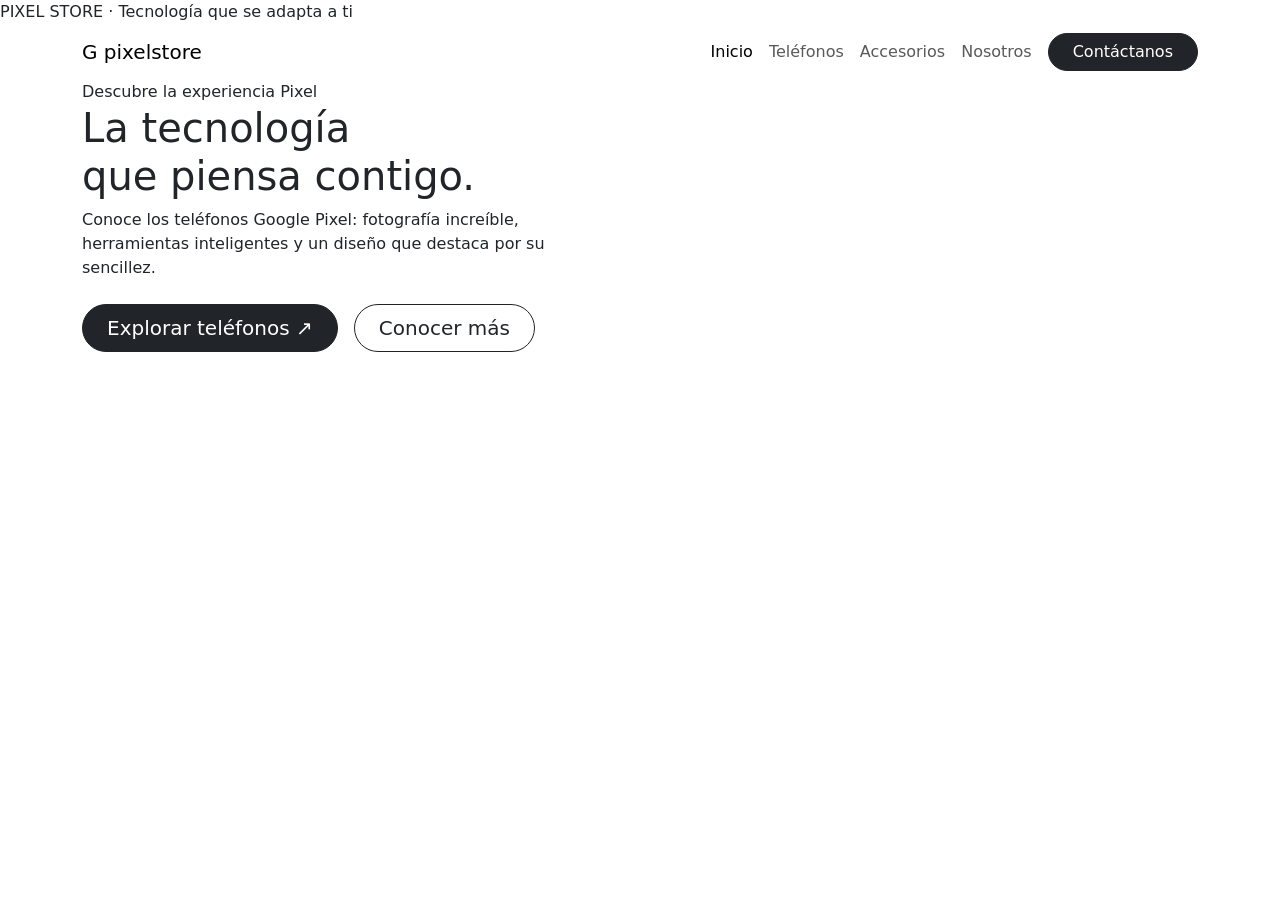
==== index.html @ 1799232f "Aqui agregue el texto principal de bienvenida" ====
<!DOCTYPE html>
<html lang="es">
<head>
    <meta charset="UTF-8">
    <meta name="viewport" content="width=device-width, initial-scale=1.0">
    <title>Pixel Store | Inicio</title>
    <link href="https://cdn.jsdelivr.net/npm/bootstrap@5.3.3/dist/css/bootstrap.min.css" rel="stylesheet">
    <link rel="preconnect" href="https://fonts.googleapis.com">
    <link rel="preconnect" href="https://fonts.gstatic.com" crossorigin>
    <link href="https://fonts.googleapis.com/css2?family=DM+Sans:wght@400;500;700&family=Space+Grotesk:wght@500;600;700&display=swap" rel="stylesheet">
    <link rel="stylesheet" href="style.css">
</head>
<body>
    <div class="announcement">PIXEL STORE · Tecnología que se adapta a ti</div>
    <header class="site-header">
        <nav class="navbar navbar-expand-lg">
            <div class="container">
                <a class="navbar-brand brand" href="index.html"><span class="brand-mark">G</span> pixel<span class="brand-light">store</span></a>
                <button class="navbar-toggler" type="button" data-bs-toggle="collapse" data-bs-target="#menuPrincipal" aria-controls="menuPrincipal" aria-expanded="false" aria-label="Abrir menú">
                    <span class="navbar-toggler-icon"></span>
                </button>
                <div class="collapse navbar-collapse" id="menuPrincipal">
                    <ul class="navbar-nav ms-auto align-items-lg-center">
                        <li class="nav-item"><a class="nav-link active" href="index.html">Inicio</a></li>
                        <li class="nav-item"><a class="nav-link" href="telefonos.html">Teléfonos</a></li>
                        <li class="nav-item"><a class="nav-link" href="accesorios.html">Accesorios</a></li>
                        <li class="nav-item"><a class="nav-link" href="nosotros.html">Nosotros</a></li>
                        <li class="nav-item ms-lg-2"><a class="btn btn-dark rounded-pill px-4" href="contacto.html">Contáctanos</a></li>
                    </ul>
                </div>
            </div>
        </nav>
    </header>
    <main class="hero">
        <div class="container">
            <div class="row align-items-center g-5">
                <div class="col-lg-6 hero-copy reveal">
                    <span class="eyebrow">Descubre la experiencia Pixel</span>
                    <h1>La tecnología<br>que piensa contigo.</h1>
                    <p class="hero-text">Conoce los teléfonos Google Pixel: fotografía increíble, herramientas inteligentes y un diseño que destaca por su sencillez.</p>
                    <div class="d-flex flex-wrap gap-3 mt-4">
                        <a href="telefonos.html" class="btn btn-dark btn-lg rounded-pill px-4">Explorar teléfonos ↗</a>
                        <a href="#ventajas" class="btn btn-outline-dark btn-lg rounded-pill px-4">Conocer más</a>
                    </div>
                </div>
            </div>
        </div>
    </main>
    <script src="https://cdn.jsdelivr.net/npm/bootstrap@5.3.3/dist/js/bootstrap.bundle.min.js"></script>
    <script src="script.js"></script>
</body>
</html>
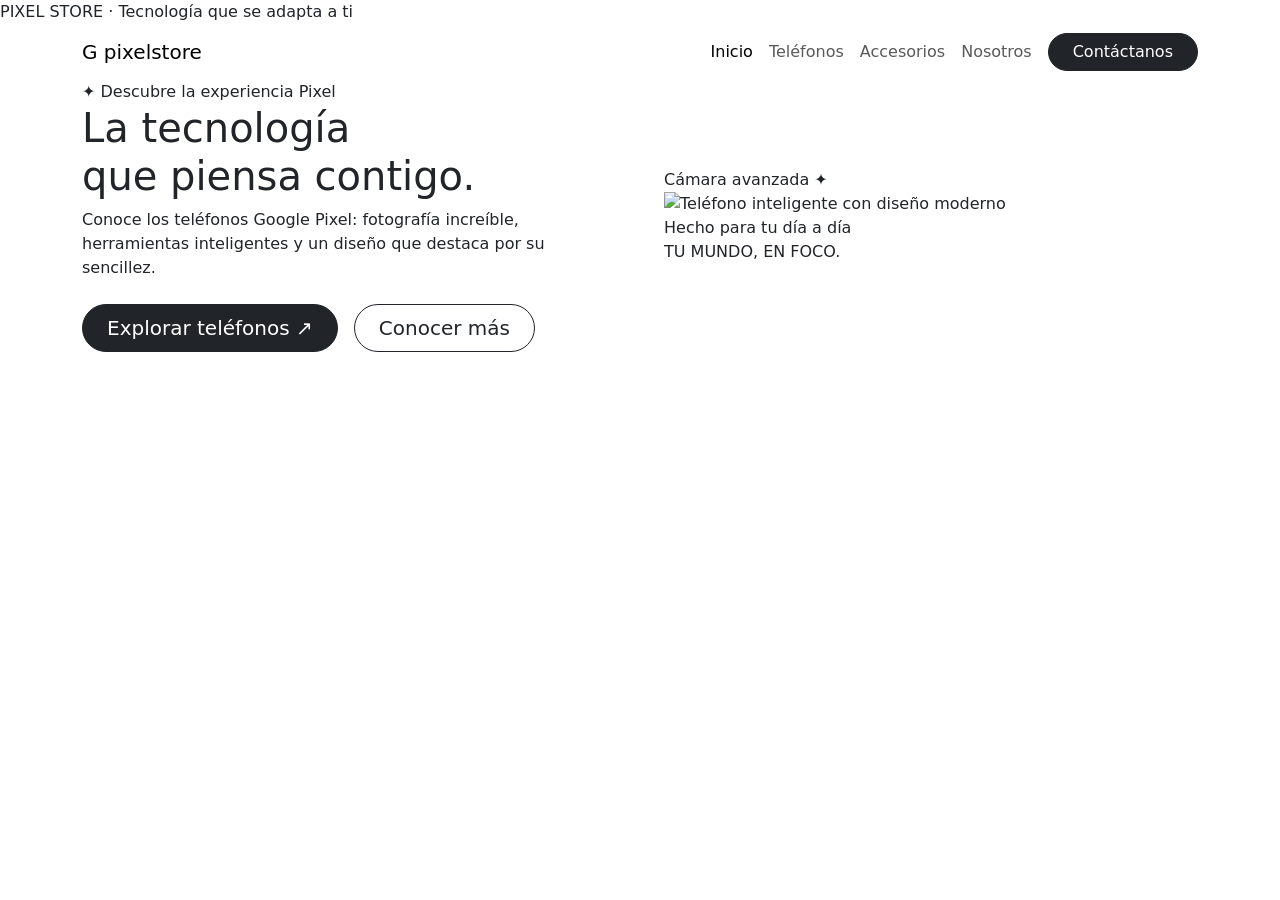
==== commit 30291b09: "Aqui agregue la imagen principal del telefono" ====
--- a/index.html
+++ b/index.html
@@ -1,4 +1,3 @@
-
 <!DOCTYPE html>
 <html lang="es">
 <head>
@@ -36,12 +35,22 @@
         <div class="container">
             <div class="row align-items-center g-5">
                 <div class="col-lg-6 hero-copy reveal">
-                    <span class="eyebrow">Descubre la experiencia Pixel</span>
-                    <h1>La tecnología<br>que piensa contigo.</h1>
+                    <span class="eyebrow">✦ Descubre la experiencia Pixel</span>
+                    <h1>La tecnología<br>que <span class="gradient-text">piensa contigo.</span></h1>
                     <p class="hero-text">Conoce los teléfonos Google Pixel: fotografía increíble, herramientas inteligentes y un diseño que destaca por su sencillez.</p>
                     <div class="d-flex flex-wrap gap-3 mt-4">
                         <a href="telefonos.html" class="btn btn-dark btn-lg rounded-pill px-4">Explorar teléfonos ↗</a>
                         <a href="#ventajas" class="btn btn-outline-dark btn-lg rounded-pill px-4">Conocer más</a>
+                    </div>
+                </div>
+                <div class="col-lg-6">
+                    <div class="hero-visual reveal">
+                        <div class="orb orb-one"></div>
+                        <div class="orb orb-two"></div>
+                        <div class="floating-tag tag-top">Cámara avanzada ✦</div>
+                        <img class="hero-phone" src="https://images.unsplash.com/photo-1598327105666-5b89351aff97?auto=format&fit=crop&w=900&q=85" alt="Teléfono inteligente con diseño moderno">
+                        <div class="floating-tag tag-bottom">Hecho para tu día a día</div>
+                        <div class="visual-caption">TU MUNDO, EN FOCO.</div>
                     </div>
                 </div>
             </div>
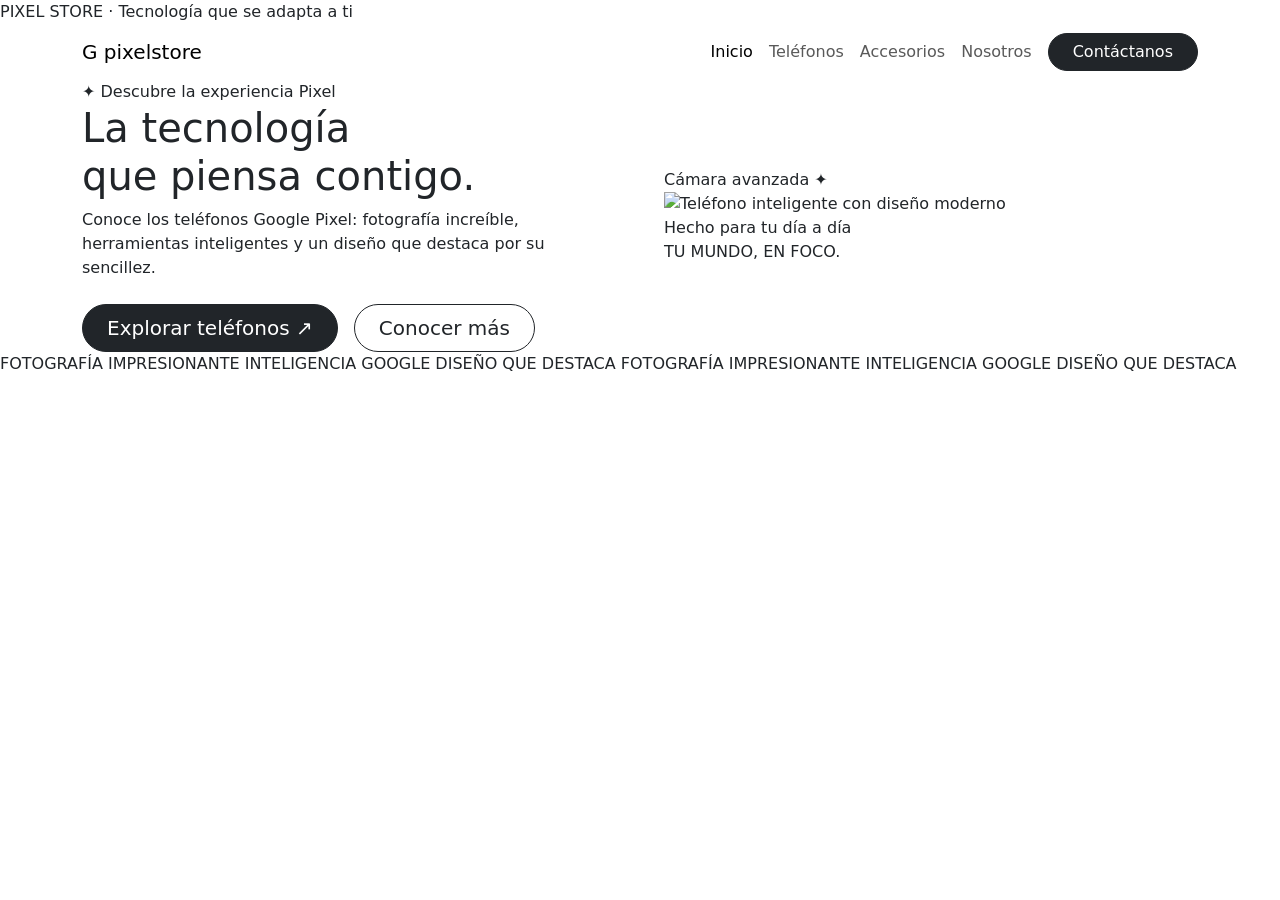
==== commit 9cb7bd67: "Aqui agregue la franja de caracteristicas" ====
--- a/index.html
+++ b/index.html
@@ -56,6 +56,16 @@
             </div>
         </div>
     </main>
+    <div class="ticker" aria-label="Características de los teléfonos Pixel">
+        <div class="ticker-track">
+            <span>FOTOGRAFÍA IMPRESIONANTE</span>
+            <span>INTELIGENCIA GOOGLE</span>
+            <span>DISEÑO QUE DESTACA</span>
+            <span>FOTOGRAFÍA IMPRESIONANTE</span>
+            <span>INTELIGENCIA GOOGLE</span>
+            <span>DISEÑO QUE DESTACA</span>
+        </div>
+    </div>
     <script src="https://cdn.jsdelivr.net/npm/bootstrap@5.3.3/dist/js/bootstrap.bundle.min.js"></script>
     <script src="script.js"></script>
 </body>
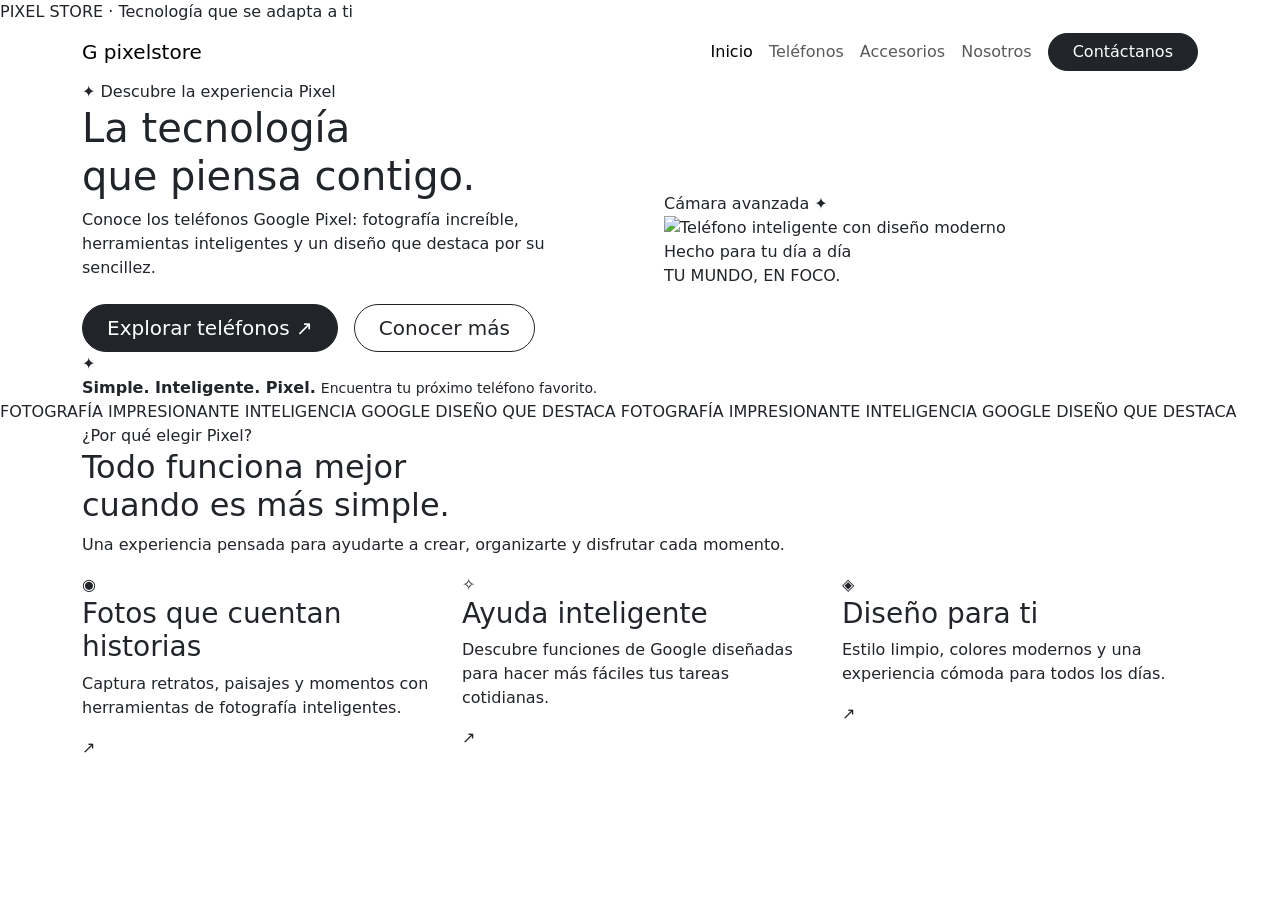
==== commit 3d50e16e: "Aqui agregue las tarjetas de caracteristicas" ====
--- a/index.html
+++ b/index.html
@@ -42,6 +42,13 @@
                         <a href="telefonos.html" class="btn btn-dark btn-lg rounded-pill px-4">Explorar teléfonos ↗</a>
                         <a href="#ventajas" class="btn btn-outline-dark btn-lg rounded-pill px-4">Conocer más</a>
                     </div>
+                    <div class="hero-proof">
+                        <div class="proof-icon">✦</div>
+                        <div>
+                            <strong>Simple. Inteligente. Pixel.</strong>
+                            <small>Encuentra tu próximo teléfono favorito.</small>
+                        </div>
+                    </div>
                 </div>
                 <div class="col-lg-6">
                     <div class="hero-visual reveal">
@@ -49,7 +56,7 @@
                         <div class="orb orb-two"></div>
                         <div class="floating-tag tag-top">Cámara avanzada ✦</div>
                         <img class="hero-phone" src="https://images.unsplash.com/photo-1598327105666-5b89351aff97?auto=format&fit=crop&w=900&q=85" alt="Teléfono inteligente con diseño moderno">
-                        <div class="floating-tag tag-bottom">Hecho para tu día a día</div>
+                        <div class="floating-tag tag-bottom"><span class="status-dot"></span> Hecho para tu día a día</div>
                         <div class="visual-caption">TU MUNDO, EN FOCO.</div>
                     </div>
                 </div>
@@ -66,6 +73,43 @@
             <span>DISEÑO QUE DESTACA</span>
         </div>
     </div>
+    <section class="section-pad" id="ventajas">
+        <div class="container">
+            <div class="section-heading reveal">
+                <div>
+                    <span class="eyebrow">¿Por qué elegir Pixel?</span>
+                    <h2>Todo funciona mejor<br><span class="muted-heading">cuando es más simple.</span></h2>
+                </div>
+                <p>Una experiencia pensada para ayudarte a crear, organizarte y disfrutar cada momento.</p>
+            </div>
+            <div class="row g-4">
+                <div class="col-md-4 reveal">
+                    <div class="feature-card feature-lilac">
+                        <div class="feature-icon">◉</div>
+                        <h3>Fotos que cuentan historias</h3>
+                        <p>Captura retratos, paisajes y momentos con herramientas de fotografía inteligentes.</p>
+                        <span class="card-arrow">↗</span>
+                    </div>
+                </div>
+                <div class="col-md-4 reveal">
+                    <div class="feature-card feature-mint">
+                        <div class="feature-icon">✧</div>
+                        <h3>Ayuda inteligente</h3>
+                        <p>Descubre funciones de Google diseñadas para hacer más fáciles tus tareas cotidianas.</p>
+                        <span class="card-arrow">↗</span>
+                    </div>
+                </div>
+                <div class="col-md-4 reveal">
+                    <div class="feature-card feature-peach">
+                        <div class="feature-icon">◈</div>
+                        <h3>Diseño para ti</h3>
+                        <p>Estilo limpio, colores modernos y una experiencia cómoda para todos los días.</p>
+                        <span class="card-arrow">↗</span>
+                    </div>
+                </div>
+            </div>
+        </div>
+    </section>
     <script src="https://cdn.jsdelivr.net/npm/bootstrap@5.3.3/dist/js/bootstrap.bundle.min.js"></script>
     <script src="script.js"></script>
 </body>
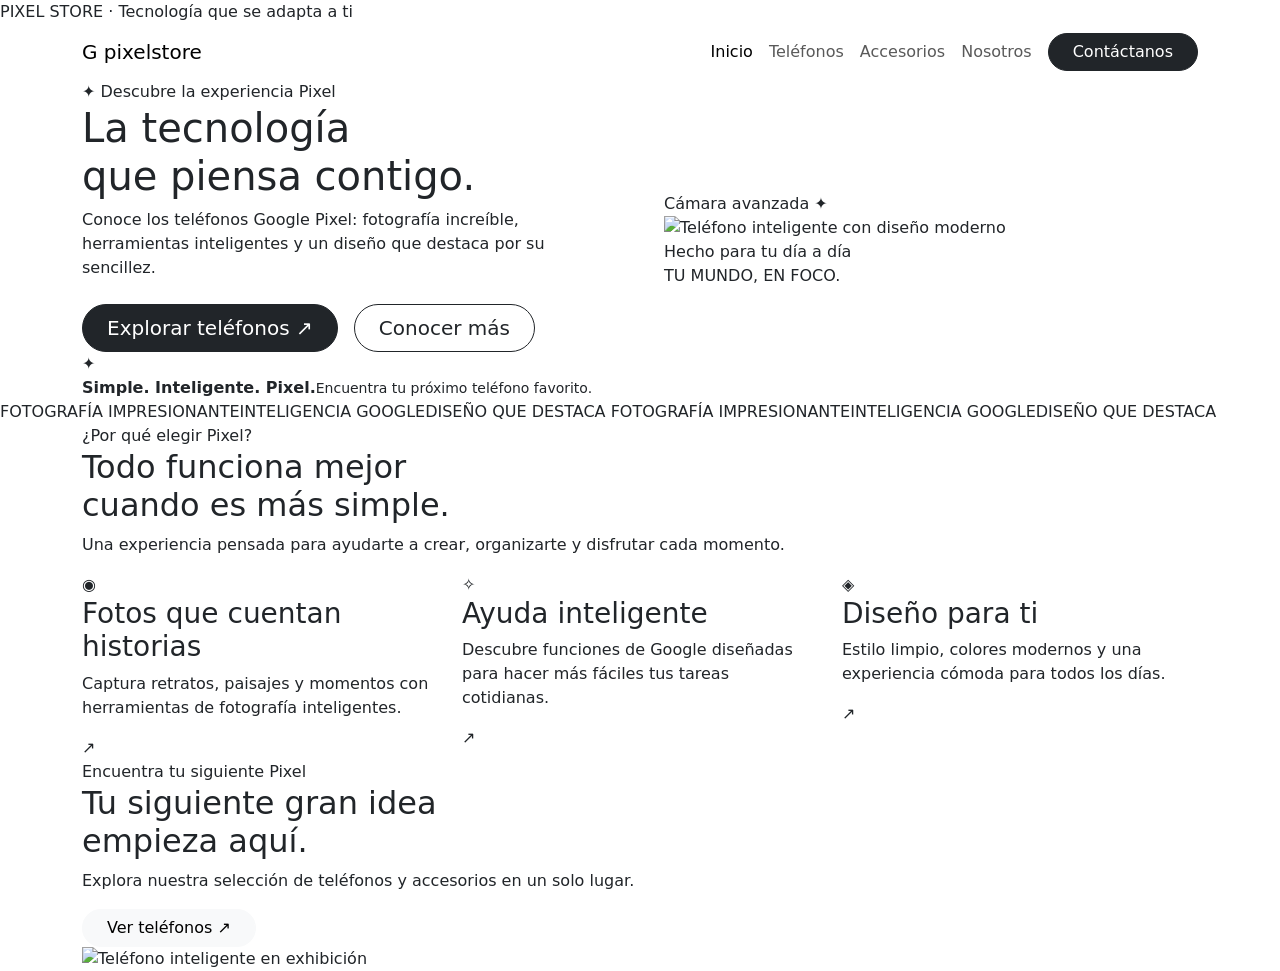
==== commit da0174ec: "Aqui agregue la seccion destacada de productos" ====
--- a/index.html
+++ b/index.html
@@ -5,111 +5,64 @@
     <meta name="viewport" content="width=device-width, initial-scale=1.0">
     <title>Pixel Store | Inicio</title>
     <link href="https://cdn.jsdelivr.net/npm/bootstrap@5.3.3/dist/css/bootstrap.min.css" rel="stylesheet">
-    <link rel="preconnect" href="https://fonts.googleapis.com">
-    <link rel="preconnect" href="https://fonts.gstatic.com" crossorigin>
     <link href="https://fonts.googleapis.com/css2?family=DM+Sans:wght@400;500;700&family=Space+Grotesk:wght@500;600;700&display=swap" rel="stylesheet">
     <link rel="stylesheet" href="style.css">
 </head>
 <body>
     <div class="announcement">PIXEL STORE · Tecnología que se adapta a ti</div>
     <header class="site-header">
-        <nav class="navbar navbar-expand-lg">
-            <div class="container">
-                <a class="navbar-brand brand" href="index.html"><span class="brand-mark">G</span> pixel<span class="brand-light">store</span></a>
-                <button class="navbar-toggler" type="button" data-bs-toggle="collapse" data-bs-target="#menuPrincipal" aria-controls="menuPrincipal" aria-expanded="false" aria-label="Abrir menú">
-                    <span class="navbar-toggler-icon"></span>
-                </button>
-                <div class="collapse navbar-collapse" id="menuPrincipal">
-                    <ul class="navbar-nav ms-auto align-items-lg-center">
-                        <li class="nav-item"><a class="nav-link active" href="index.html">Inicio</a></li>
-                        <li class="nav-item"><a class="nav-link" href="telefonos.html">Teléfonos</a></li>
-                        <li class="nav-item"><a class="nav-link" href="accesorios.html">Accesorios</a></li>
-                        <li class="nav-item"><a class="nav-link" href="nosotros.html">Nosotros</a></li>
-                        <li class="nav-item ms-lg-2"><a class="btn btn-dark rounded-pill px-4" href="contacto.html">Contáctanos</a></li>
-                    </ul>
-                </div>
-            </div>
-        </nav>
+        <nav class="navbar navbar-expand-lg"><div class="container">
+            <a class="navbar-brand brand" href="index.html"><span class="brand-mark">G</span> pixel<span class="brand-light">store</span></a>
+            <button class="navbar-toggler" type="button" data-bs-toggle="collapse" data-bs-target="#menuPrincipal" aria-controls="menuPrincipal" aria-expanded="false" aria-label="Abrir menú"><span class="navbar-toggler-icon"></span></button>
+            <div class="collapse navbar-collapse" id="menuPrincipal"><ul class="navbar-nav ms-auto align-items-lg-center">
+                <li class="nav-item"><a class="nav-link active" href="index.html">Inicio</a></li>
+                <li class="nav-item"><a class="nav-link" href="telefonos.html">Teléfonos</a></li>
+                <li class="nav-item"><a class="nav-link" href="accesorios.html">Accesorios</a></li>
+                <li class="nav-item"><a class="nav-link" href="nosotros.html">Nosotros</a></li>
+                <li class="nav-item ms-lg-2"><a class="btn btn-dark rounded-pill px-4" href="contacto.html">Contáctanos</a></li>
+            </ul></div>
+        </div></nav>
     </header>
     <main class="hero">
-        <div class="container">
-            <div class="row align-items-center g-5">
-                <div class="col-lg-6 hero-copy reveal">
-                    <span class="eyebrow">✦ Descubre la experiencia Pixel</span>
-                    <h1>La tecnología<br>que <span class="gradient-text">piensa contigo.</span></h1>
-                    <p class="hero-text">Conoce los teléfonos Google Pixel: fotografía increíble, herramientas inteligentes y un diseño que destaca por su sencillez.</p>
-                    <div class="d-flex flex-wrap gap-3 mt-4">
-                        <a href="telefonos.html" class="btn btn-dark btn-lg rounded-pill px-4">Explorar teléfonos ↗</a>
-                        <a href="#ventajas" class="btn btn-outline-dark btn-lg rounded-pill px-4">Conocer más</a>
-                    </div>
-                    <div class="hero-proof">
-                        <div class="proof-icon">✦</div>
-                        <div>
-                            <strong>Simple. Inteligente. Pixel.</strong>
-                            <small>Encuentra tu próximo teléfono favorito.</small>
-                        </div>
-                    </div>
+        <div class="container"><div class="row align-items-center g-5">
+            <div class="col-lg-6 hero-copy reveal">
+                <span class="eyebrow">✦ Descubre la experiencia Pixel</span>
+                <h1>La tecnología<br>que <span class="gradient-text">piensa contigo.</span></h1>
+                <p class="hero-text">Conoce los teléfonos Google Pixel: fotografía increíble, herramientas inteligentes y un diseño que destaca por su sencillez.</p>
+                <div class="d-flex flex-wrap gap-3 mt-4">
+                    <a href="telefonos.html" class="btn btn-dark btn-lg rounded-pill px-4">Explorar teléfonos ↗</a>
+                    <a href="#ventajas" class="btn btn-outline-dark btn-lg rounded-pill px-4">Conocer más</a>
                 </div>
-                <div class="col-lg-6">
-                    <div class="hero-visual reveal">
-                        <div class="orb orb-one"></div>
-                        <div class="orb orb-two"></div>
-                        <div class="floating-tag tag-top">Cámara avanzada ✦</div>
-                        <img class="hero-phone" src="https://images.unsplash.com/photo-1598327105666-5b89351aff97?auto=format&fit=crop&w=900&q=85" alt="Teléfono inteligente con diseño moderno">
-                        <div class="floating-tag tag-bottom"><span class="status-dot"></span> Hecho para tu día a día</div>
-                        <div class="visual-caption">TU MUNDO, EN FOCO.</div>
-                    </div>
-                </div>
+                <div class="hero-proof"><div class="proof-icon">✦</div><div><strong>Simple. Inteligente. Pixel.</strong><small>Encuentra tu próximo teléfono favorito.</small></div></div>
             </div>
+            <div class="col-lg-6"><div class="hero-visual reveal">
+                <div class="orb orb-one"></div><div class="orb orb-two"></div>
+                <div class="floating-tag tag-top">Cámara avanzada ✦</div>
+                <img class="hero-phone" src="https://images.unsplash.com/photo-1598327105666-5b89351aff97?auto=format&fit=crop&w=900&q=85" alt="Teléfono inteligente con diseño moderno">
+                <div class="floating-tag tag-bottom"><span class="status-dot"></span> Hecho para tu día a día</div>
+                <div class="visual-caption">TU MUNDO, EN FOCO.</div>
+            </div></div>
+        </div></div>
+    </main>
+    <div class="ticker"><div class="ticker-track">
+        <span>FOTOGRAFÍA IMPRESIONANTE</span><span>INTELIGENCIA GOOGLE</span><span>DISEÑO QUE DESTACA</span>
+        <span>FOTOGRAFÍA IMPRESIONANTE</span><span>INTELIGENCIA GOOGLE</span><span>DISEÑO QUE DESTACA</span>
+    </div></div>
+    <section class="section-pad" id="ventajas"><div class="container">
+        <div class="section-heading reveal">
+            <div><span class="eyebrow">¿Por qué elegir Pixel?</span><h2>Todo funciona mejor<br><span class="muted-heading">cuando es más simple.</span></h2></div>
+            <p>Una experiencia pensada para ayudarte a crear, organizarte y disfrutar cada momento.</p>
         </div>
-    </main>
-    <div class="ticker" aria-label="Características de los teléfonos Pixel">
-        <div class="ticker-track">
-            <span>FOTOGRAFÍA IMPRESIONANTE</span>
-            <span>INTELIGENCIA GOOGLE</span>
-            <span>DISEÑO QUE DESTACA</span>
-            <span>FOTOGRAFÍA IMPRESIONANTE</span>
-            <span>INTELIGENCIA GOOGLE</span>
-            <span>DISEÑO QUE DESTACA</span>
+        <div class="row g-4">
+            <div class="col-md-4 reveal"><div class="feature-card feature-lilac"><div class="feature-icon">◉</div><h3>Fotos que cuentan historias</h3><p>Captura retratos, paisajes y momentos con herramientas de fotografía inteligentes.</p><span class="card-arrow">↗</span></div></div>
+            <div class="col-md-4 reveal"><div class="feature-card feature-mint"><div class="feature-icon">✧</div><h3>Ayuda inteligente</h3><p>Descubre funciones de Google diseñadas para hacer más fáciles tus tareas cotidianas.</p><span class="card-arrow">↗</span></div></div>
+            <div class="col-md-4 reveal"><div class="feature-card feature-peach"><div class="feature-icon">◈</div><h3>Diseño para ti</h3><p>Estilo limpio, colores modernos y una experiencia cómoda para todos los días.</p><span class="card-arrow">↗</span></div></div>
         </div>
-    </div>
-    <section class="section-pad" id="ventajas">
-        <div class="container">
-            <div class="section-heading reveal">
-                <div>
-                    <span class="eyebrow">¿Por qué elegir Pixel?</span>
-                    <h2>Todo funciona mejor<br><span class="muted-heading">cuando es más simple.</span></h2>
-                </div>
-                <p>Una experiencia pensada para ayudarte a crear, organizarte y disfrutar cada momento.</p>
-            </div>
-            <div class="row g-4">
-                <div class="col-md-4 reveal">
-                    <div class="feature-card feature-lilac">
-                        <div class="feature-icon">◉</div>
-                        <h3>Fotos que cuentan historias</h3>
-                        <p>Captura retratos, paisajes y momentos con herramientas de fotografía inteligentes.</p>
-                        <span class="card-arrow">↗</span>
-                    </div>
-                </div>
-                <div class="col-md-4 reveal">
-                    <div class="feature-card feature-mint">
-                        <div class="feature-icon">✧</div>
-                        <h3>Ayuda inteligente</h3>
-                        <p>Descubre funciones de Google diseñadas para hacer más fáciles tus tareas cotidianas.</p>
-                        <span class="card-arrow">↗</span>
-                    </div>
-                </div>
-                <div class="col-md-4 reveal">
-                    <div class="feature-card feature-peach">
-                        <div class="feature-icon">◈</div>
-                        <h3>Diseño para ti</h3>
-                        <p>Estilo limpio, colores modernos y una experiencia cómoda para todos los días.</p>
-                        <span class="card-arrow">↗</span>
-                    </div>
-                </div>
-            </div>
-        </div>
-    </section>
+    </div></section>
+    <section class="spotlight"><div class="container"><div class="spotlight-box reveal">
+        <div class="spotlight-copy"><span class="eyebrow">Encuentra tu siguiente Pixel</span><h2>Tu siguiente gran idea<br>empieza aquí.</h2><p>Explora nuestra selección de teléfonos y accesorios en un solo lugar.</p><a href="telefonos.html" class="btn btn-light rounded-pill px-4">Ver teléfonos ↗</a></div>
+        <div class="spotlight-art"><div class="spotlight-circle"></div><img src="https://images.unsplash.com/photo-1511707171634-5f897ff02aa9?auto=format&fit=crop&w=700&q=85" alt="Teléfono inteligente en exhibición" loading="lazy"></div>
+    </div></div></section>
     <script src="https://cdn.jsdelivr.net/npm/bootstrap@5.3.3/dist/js/bootstrap.bundle.min.js"></script>
     <script src="script.js"></script>
 </body>
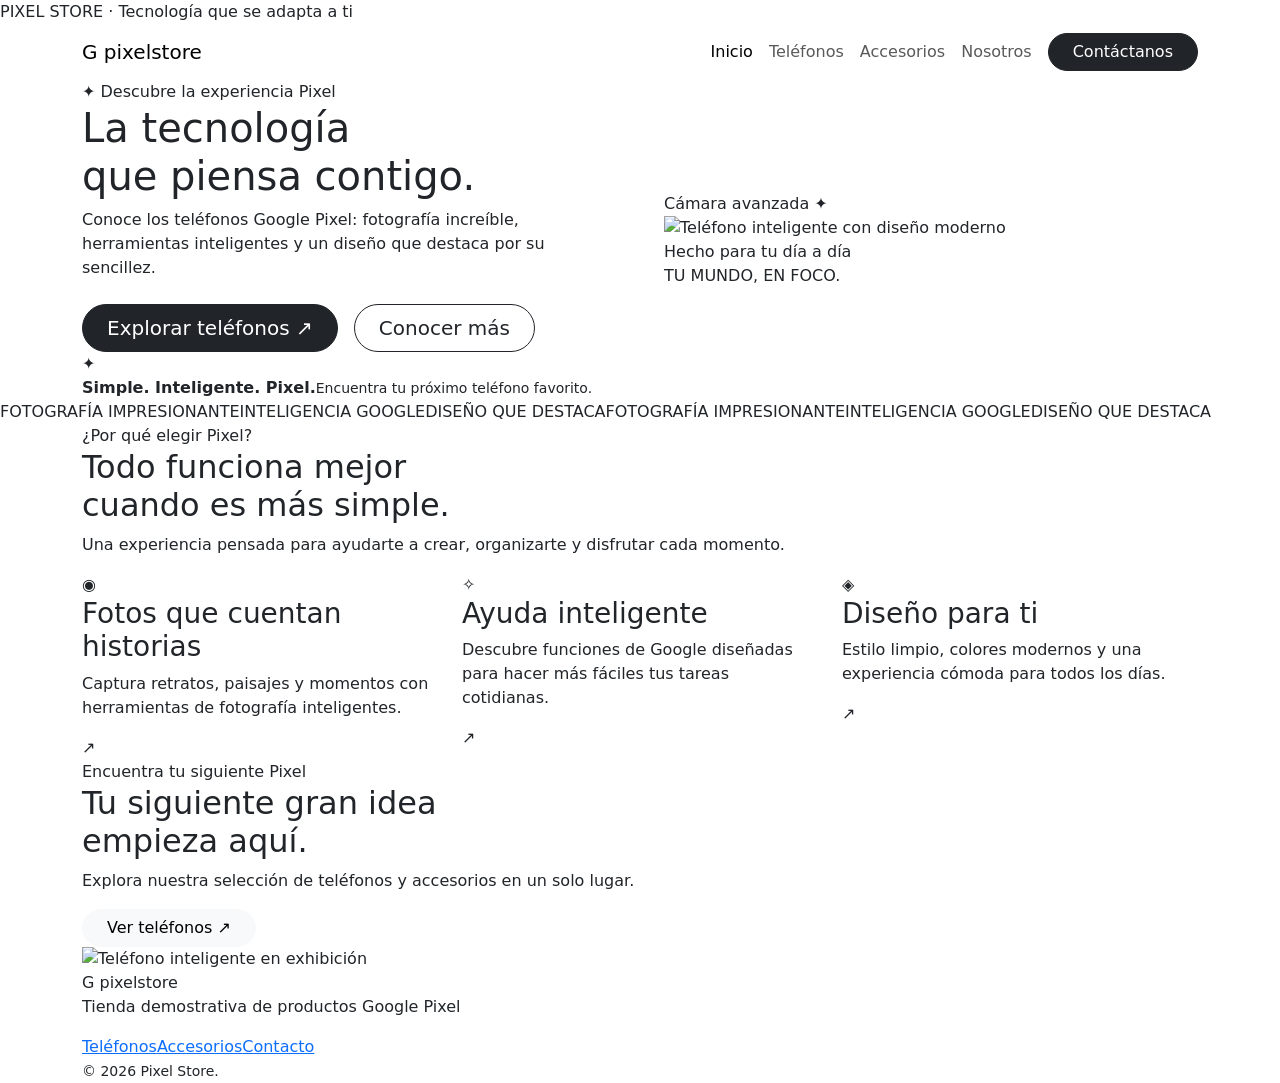
==== commit 05cbc7e8: "aqui agregue el pie de pagina" ====
--- a/index.html
+++ b/index.html
@@ -10,59 +10,33 @@
 </head>
 <body>
     <div class="announcement">PIXEL STORE · Tecnología que se adapta a ti</div>
-    <header class="site-header">
-        <nav class="navbar navbar-expand-lg"><div class="container">
-            <a class="navbar-brand brand" href="index.html"><span class="brand-mark">G</span> pixel<span class="brand-light">store</span></a>
-            <button class="navbar-toggler" type="button" data-bs-toggle="collapse" data-bs-target="#menuPrincipal" aria-controls="menuPrincipal" aria-expanded="false" aria-label="Abrir menú"><span class="navbar-toggler-icon"></span></button>
-            <div class="collapse navbar-collapse" id="menuPrincipal"><ul class="navbar-nav ms-auto align-items-lg-center">
-                <li class="nav-item"><a class="nav-link active" href="index.html">Inicio</a></li>
-                <li class="nav-item"><a class="nav-link" href="telefonos.html">Teléfonos</a></li>
-                <li class="nav-item"><a class="nav-link" href="accesorios.html">Accesorios</a></li>
-                <li class="nav-item"><a class="nav-link" href="nosotros.html">Nosotros</a></li>
-                <li class="nav-item ms-lg-2"><a class="btn btn-dark rounded-pill px-4" href="contacto.html">Contáctanos</a></li>
-            </ul></div>
-        </div></nav>
-    </header>
-    <main class="hero">
-        <div class="container"><div class="row align-items-center g-5">
-            <div class="col-lg-6 hero-copy reveal">
-                <span class="eyebrow">✦ Descubre la experiencia Pixel</span>
-                <h1>La tecnología<br>que <span class="gradient-text">piensa contigo.</span></h1>
-                <p class="hero-text">Conoce los teléfonos Google Pixel: fotografía increíble, herramientas inteligentes y un diseño que destaca por su sencillez.</p>
-                <div class="d-flex flex-wrap gap-3 mt-4">
-                    <a href="telefonos.html" class="btn btn-dark btn-lg rounded-pill px-4">Explorar teléfonos ↗</a>
-                    <a href="#ventajas" class="btn btn-outline-dark btn-lg rounded-pill px-4">Conocer más</a>
-                </div>
-                <div class="hero-proof"><div class="proof-icon">✦</div><div><strong>Simple. Inteligente. Pixel.</strong><small>Encuentra tu próximo teléfono favorito.</small></div></div>
-            </div>
-            <div class="col-lg-6"><div class="hero-visual reveal">
-                <div class="orb orb-one"></div><div class="orb orb-two"></div>
-                <div class="floating-tag tag-top">Cámara avanzada ✦</div>
-                <img class="hero-phone" src="https://images.unsplash.com/photo-1598327105666-5b89351aff97?auto=format&fit=crop&w=900&q=85" alt="Teléfono inteligente con diseño moderno">
-                <div class="floating-tag tag-bottom"><span class="status-dot"></span> Hecho para tu día a día</div>
-                <div class="visual-caption">TU MUNDO, EN FOCO.</div>
-            </div></div>
-        </div></div>
-    </main>
-    <div class="ticker"><div class="ticker-track">
-        <span>FOTOGRAFÍA IMPRESIONANTE</span><span>INTELIGENCIA GOOGLE</span><span>DISEÑO QUE DESTACA</span>
-        <span>FOTOGRAFÍA IMPRESIONANTE</span><span>INTELIGENCIA GOOGLE</span><span>DISEÑO QUE DESTACA</span>
-    </div></div>
+    <header class="site-header"><nav class="navbar navbar-expand-lg"><div class="container">
+        <a class="navbar-brand brand" href="index.html"><span class="brand-mark">G</span> pixel<span class="brand-light">store</span></a>
+        <button class="navbar-toggler" type="button" data-bs-toggle="collapse" data-bs-target="#menuPrincipal" aria-controls="menuPrincipal" aria-expanded="false" aria-label="Abrir menú"><span class="navbar-toggler-icon"></span></button>
+        <div class="collapse navbar-collapse" id="menuPrincipal"><ul class="navbar-nav ms-auto align-items-lg-center">
+            <li class="nav-item"><a class="nav-link active" href="index.html">Inicio</a></li><li class="nav-item"><a class="nav-link" href="telefonos.html">Teléfonos</a></li><li class="nav-item"><a class="nav-link" href="accesorios.html">Accesorios</a></li><li class="nav-item"><a class="nav-link" href="nosotros.html">Nosotros</a></li><li class="nav-item ms-lg-2"><a class="btn btn-dark rounded-pill px-4" href="contacto.html">Contáctanos</a></li>
+        </ul></div>
+    </div></nav></header>
+    <main class="hero"><div class="container"><div class="row align-items-center g-5">
+        <div class="col-lg-6 hero-copy reveal"><span class="eyebrow">✦ Descubre la experiencia Pixel</span><h1>La tecnología<br>que <span class="gradient-text">piensa contigo.</span></h1><p class="hero-text">Conoce los teléfonos Google Pixel: fotografía increíble, herramientas inteligentes y un diseño que destaca por su sencillez.</p><div class="d-flex flex-wrap gap-3 mt-4"><a href="telefonos.html" class="btn btn-dark btn-lg rounded-pill px-4">Explorar teléfonos ↗</a><a href="#ventajas" class="btn btn-outline-dark btn-lg rounded-pill px-4">Conocer más</a></div><div class="hero-proof"><div class="proof-icon">✦</div><div><strong>Simple. Inteligente. Pixel.</strong><small>Encuentra tu próximo teléfono favorito.</small></div></div></div>
+        <div class="col-lg-6"><div class="hero-visual reveal"><div class="orb orb-one"></div><div class="orb orb-two"></div><div class="floating-tag tag-top">Cámara avanzada ✦</div><img class="hero-phone" src="https://images.unsplash.com/photo-1598327105666-5b89351aff97?auto=format&fit=crop&w=900&q=85" alt="Teléfono inteligente con diseño moderno"><div class="floating-tag tag-bottom"><span class="status-dot"></span> Hecho para tu día a día</div><div class="visual-caption">TU MUNDO, EN FOCO.</div></div></div>
+    </div></div></main>
+    <div class="ticker"><div class="ticker-track"><span>FOTOGRAFÍA IMPRESIONANTE</span><span>INTELIGENCIA GOOGLE</span><span>DISEÑO QUE DESTACA</span><span>FOTOGRAFÍA IMPRESIONANTE</span><span>INTELIGENCIA GOOGLE</span><span>DISEÑO QUE DESTACA</span></div></div>
     <section class="section-pad" id="ventajas"><div class="container">
-        <div class="section-heading reveal">
-            <div><span class="eyebrow">¿Por qué elegir Pixel?</span><h2>Todo funciona mejor<br><span class="muted-heading">cuando es más simple.</span></h2></div>
-            <p>Una experiencia pensada para ayudarte a crear, organizarte y disfrutar cada momento.</p>
-        </div>
+        <div class="section-heading reveal"><div><span class="eyebrow">¿Por qué elegir Pixel?</span><h2>Todo funciona mejor<br><span class="muted-heading">cuando es más simple.</span></h2></div><p>Una experiencia pensada para ayudarte a crear, organizarte y disfrutar cada momento.</p></div>
         <div class="row g-4">
             <div class="col-md-4 reveal"><div class="feature-card feature-lilac"><div class="feature-icon">◉</div><h3>Fotos que cuentan historias</h3><p>Captura retratos, paisajes y momentos con herramientas de fotografía inteligentes.</p><span class="card-arrow">↗</span></div></div>
             <div class="col-md-4 reveal"><div class="feature-card feature-mint"><div class="feature-icon">✧</div><h3>Ayuda inteligente</h3><p>Descubre funciones de Google diseñadas para hacer más fáciles tus tareas cotidianas.</p><span class="card-arrow">↗</span></div></div>
             <div class="col-md-4 reveal"><div class="feature-card feature-peach"><div class="feature-icon">◈</div><h3>Diseño para ti</h3><p>Estilo limpio, colores modernos y una experiencia cómoda para todos los días.</p><span class="card-arrow">↗</span></div></div>
         </div>
     </div></section>
-    <section class="spotlight"><div class="container"><div class="spotlight-box reveal">
-        <div class="spotlight-copy"><span class="eyebrow">Encuentra tu siguiente Pixel</span><h2>Tu siguiente gran idea<br>empieza aquí.</h2><p>Explora nuestra selección de teléfonos y accesorios en un solo lugar.</p><a href="telefonos.html" class="btn btn-light rounded-pill px-4">Ver teléfonos ↗</a></div>
-        <div class="spotlight-art"><div class="spotlight-circle"></div><img src="https://images.unsplash.com/photo-1511707171634-5f897ff02aa9?auto=format&fit=crop&w=700&q=85" alt="Teléfono inteligente en exhibición" loading="lazy"></div>
-    </div></div></section>
+    <section class="spotlight"><div class="container"><div class="spotlight-box reveal"><div class="spotlight-copy"><span class="eyebrow">Encuentra tu siguiente Pixel</span><h2>Tu siguiente gran idea<br>empieza aquí.</h2><p>Explora nuestra selección de teléfonos y accesorios en un solo lugar.</p><a href="telefonos.html" class="btn btn-light rounded-pill px-4">Ver teléfonos ↗</a></div><div class="spotlight-art"><div class="spotlight-circle"></div><img src="https://images.unsplash.com/photo-1511707171634-5f897ff02aa9?auto=format&fit=crop&w=700&q=85" alt="Teléfono inteligente en exhibición" loading="lazy"></div></div></div></section>
+    <footer class="site-footer"><div class="container footer-inner">
+        <a class="navbar-brand brand" href="index.html"><span class="brand-mark">G</span> pixel<span class="brand-light">store</span></a>
+        <p>Tienda demostrativa de productos Google Pixel</p>
+        <div class="footer-links"><a href="telefonos.html">Teléfonos</a><a href="accesorios.html">Accesorios</a><a href="contacto.html">Contacto</a></div>
+        <small>© 2026 Pixel Store.</small>
+    </div></footer>
     <script src="https://cdn.jsdelivr.net/npm/bootstrap@5.3.3/dist/js/bootstrap.bundle.min.js"></script>
     <script src="script.js"></script>
 </body>
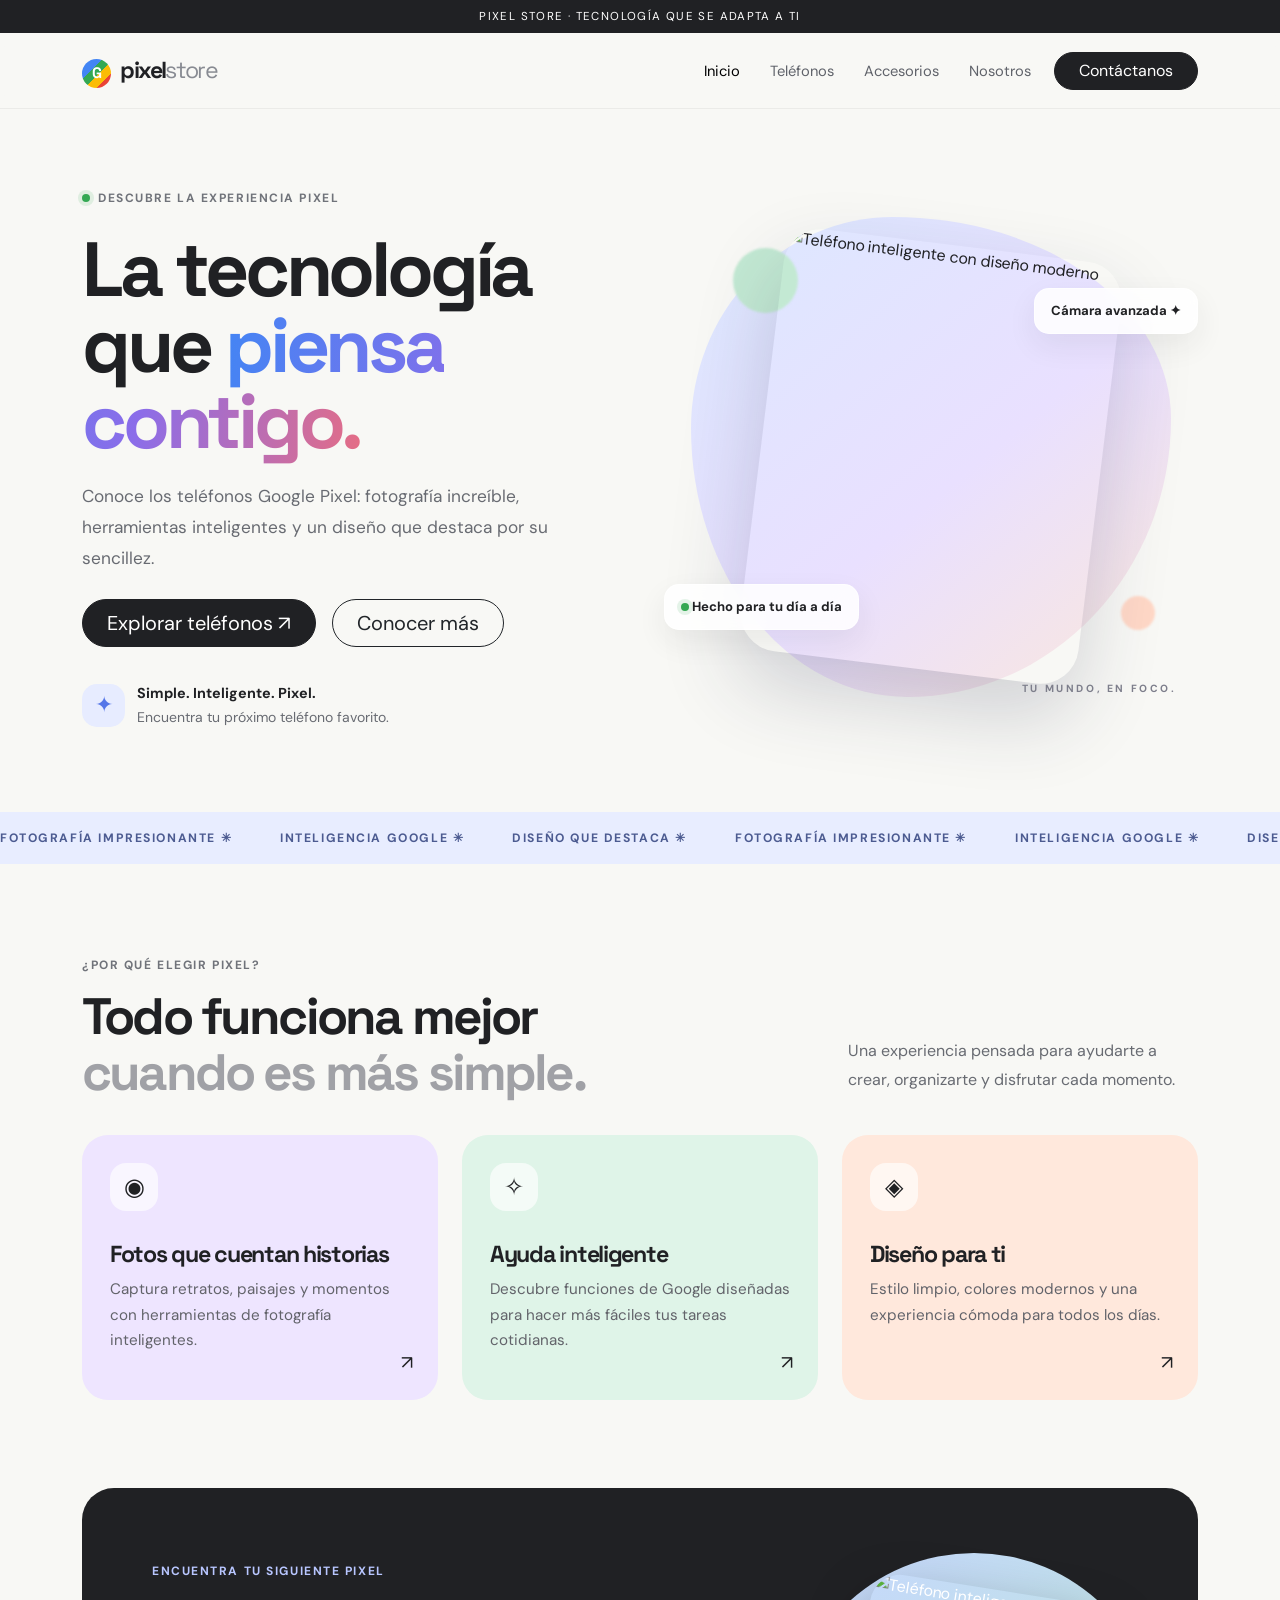
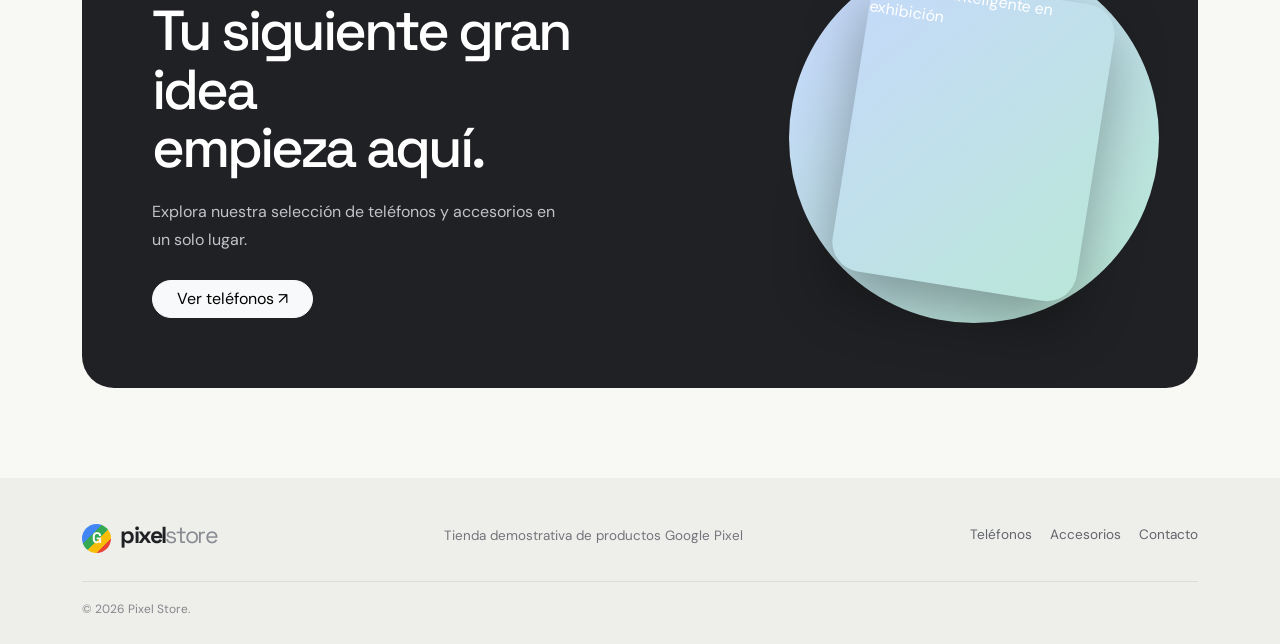
==== commit a48b9bcf: "fin" ====
--- a/index.html
+++ b/index.html
@@ -5,39 +5,91 @@
     <meta name="viewport" content="width=device-width, initial-scale=1.0">
     <title>Pixel Store | Inicio</title>
     <link href="https://cdn.jsdelivr.net/npm/bootstrap@5.3.3/dist/css/bootstrap.min.css" rel="stylesheet">
+    <link rel="preconnect" href="https://fonts.googleapis.com">
+    <link rel="preconnect" href="https://fonts.gstatic.com" crossorigin>
     <link href="https://fonts.googleapis.com/css2?family=DM+Sans:wght@400;500;700&family=Space+Grotesk:wght@500;600;700&display=swap" rel="stylesheet">
     <link rel="stylesheet" href="style.css">
 </head>
 <body>
     <div class="announcement">PIXEL STORE · Tecnología que se adapta a ti</div>
-    <header class="site-header"><nav class="navbar navbar-expand-lg"><div class="container">
-        <a class="navbar-brand brand" href="index.html"><span class="brand-mark">G</span> pixel<span class="brand-light">store</span></a>
-        <button class="navbar-toggler" type="button" data-bs-toggle="collapse" data-bs-target="#menuPrincipal" aria-controls="menuPrincipal" aria-expanded="false" aria-label="Abrir menú"><span class="navbar-toggler-icon"></span></button>
-        <div class="collapse navbar-collapse" id="menuPrincipal"><ul class="navbar-nav ms-auto align-items-lg-center">
-            <li class="nav-item"><a class="nav-link active" href="index.html">Inicio</a></li><li class="nav-item"><a class="nav-link" href="telefonos.html">Teléfonos</a></li><li class="nav-item"><a class="nav-link" href="accesorios.html">Accesorios</a></li><li class="nav-item"><a class="nav-link" href="nosotros.html">Nosotros</a></li><li class="nav-item ms-lg-2"><a class="btn btn-dark rounded-pill px-4" href="contacto.html">Contáctanos</a></li>
-        </ul></div>
-    </div></nav></header>
-    <main class="hero"><div class="container"><div class="row align-items-center g-5">
-        <div class="col-lg-6 hero-copy reveal"><span class="eyebrow">✦ Descubre la experiencia Pixel</span><h1>La tecnología<br>que <span class="gradient-text">piensa contigo.</span></h1><p class="hero-text">Conoce los teléfonos Google Pixel: fotografía increíble, herramientas inteligentes y un diseño que destaca por su sencillez.</p><div class="d-flex flex-wrap gap-3 mt-4"><a href="telefonos.html" class="btn btn-dark btn-lg rounded-pill px-4">Explorar teléfonos ↗</a><a href="#ventajas" class="btn btn-outline-dark btn-lg rounded-pill px-4">Conocer más</a></div><div class="hero-proof"><div class="proof-icon">✦</div><div><strong>Simple. Inteligente. Pixel.</strong><small>Encuentra tu próximo teléfono favorito.</small></div></div></div>
-        <div class="col-lg-6"><div class="hero-visual reveal"><div class="orb orb-one"></div><div class="orb orb-two"></div><div class="floating-tag tag-top">Cámara avanzada ✦</div><img class="hero-phone" src="https://images.unsplash.com/photo-1598327105666-5b89351aff97?auto=format&fit=crop&w=900&q=85" alt="Teléfono inteligente con diseño moderno"><div class="floating-tag tag-bottom"><span class="status-dot"></span> Hecho para tu día a día</div><div class="visual-caption">TU MUNDO, EN FOCO.</div></div></div>
-    </div></div></main>
-    <div class="ticker"><div class="ticker-track"><span>FOTOGRAFÍA IMPRESIONANTE</span><span>INTELIGENCIA GOOGLE</span><span>DISEÑO QUE DESTACA</span><span>FOTOGRAFÍA IMPRESIONANTE</span><span>INTELIGENCIA GOOGLE</span><span>DISEÑO QUE DESTACA</span></div></div>
-    <section class="section-pad" id="ventajas"><div class="container">
-        <div class="section-heading reveal"><div><span class="eyebrow">¿Por qué elegir Pixel?</span><h2>Todo funciona mejor<br><span class="muted-heading">cuando es más simple.</span></h2></div><p>Una experiencia pensada para ayudarte a crear, organizarte y disfrutar cada momento.</p></div>
-        <div class="row g-4">
-            <div class="col-md-4 reveal"><div class="feature-card feature-lilac"><div class="feature-icon">◉</div><h3>Fotos que cuentan historias</h3><p>Captura retratos, paisajes y momentos con herramientas de fotografía inteligentes.</p><span class="card-arrow">↗</span></div></div>
-            <div class="col-md-4 reveal"><div class="feature-card feature-mint"><div class="feature-icon">✧</div><h3>Ayuda inteligente</h3><p>Descubre funciones de Google diseñadas para hacer más fáciles tus tareas cotidianas.</p><span class="card-arrow">↗</span></div></div>
-            <div class="col-md-4 reveal"><div class="feature-card feature-peach"><div class="feature-icon">◈</div><h3>Diseño para ti</h3><p>Estilo limpio, colores modernos y una experiencia cómoda para todos los días.</p><span class="card-arrow">↗</span></div></div>
+    <header class="site-header">
+        <nav class="navbar navbar-expand-lg">
+            <div class="container">
+                <a class="navbar-brand brand" href="index.html"><span class="brand-mark">G</span> pixel<span class="brand-light">store</span></a>
+                <button class="navbar-toggler" type="button" data-bs-toggle="collapse" data-bs-target="#menuPrincipal" aria-controls="menuPrincipal" aria-expanded="false" aria-label="Abrir menú">
+                    <span class="navbar-toggler-icon"></span>
+                </button>
+                <div class="collapse navbar-collapse" id="menuPrincipal">
+                    <ul class="navbar-nav ms-auto align-items-lg-center">
+                        <li class="nav-item"><a class="nav-link active" href="index.html">Inicio</a></li>
+                        <li class="nav-item"><a class="nav-link" href="telefonos.html">Teléfonos</a></li>
+                        <li class="nav-item"><a class="nav-link" href="accesorios.html">Accesorios</a></li>
+                        <li class="nav-item"><a class="nav-link" href="nosotros.html">Nosotros</a></li>
+                        <li class="nav-item ms-lg-2"><a class="btn btn-dark rounded-pill px-4" href="contacto.html">Contáctanos</a></li>
+                    </ul>
+                </div>
+            </div>
+        </nav>
+    </header>
+
+    <div class="hero">
+        <div class="container">
+            <div class="row align-items-center g-5">
+                <div class="col-lg-6 hero-copy reveal">
+                    <span class="eyebrow"><span class="eyebrow-dot"></span> Descubre la experiencia Pixel</span>
+                    <h1>La tecnología<br>que <span class="gradient-text">piensa contigo.</span></h1>
+                    <p class="hero-text">Conoce los teléfonos Google Pixel: fotografía increíble, herramientas inteligentes y un diseño que destaca por su sencillez.</p>
+                    <div class="d-flex flex-wrap gap-3 mt-4">
+                        <a href="telefonos.html" class="btn btn-dark btn-lg rounded-pill px-4">Explorar teléfonos <span aria-hidden="true">↗</span></a>
+                        <a href="#ventajas" class="btn btn-outline-dark btn-lg rounded-pill px-4">Conocer más</a>
+                    </div>
+                    <div class="hero-proof">
+                        <div class="proof-icon">✦</div>
+                        <div><strong>Simple. Inteligente. Pixel.</strong><small>Encuentra tu próximo teléfono favorito.</small></div>
+                    </div>
+                </div>
+                <div class="col-lg-6">
+                    <div class="hero-visual reveal">
+                        <div class="orb orb-one"></div><div class="orb orb-two"></div>
+                        <div class="floating-tag tag-top">Cámara avanzada ✦</div>
+                        <img class="hero-phone" src="https://images.unsplash.com/photo-1598327105666-5b89351aff97?auto=format&fit=crop&w=900&q=85" alt="Teléfono inteligente con diseño moderno">
+                        <div class="floating-tag tag-bottom"><span class="status-dot"></span> Hecho para tu día a día</div>
+                        <div class="visual-caption">TU MUNDO, EN FOCO.</div>
+                    </div>
+                </div>
+            </div>
         </div>
-    </div></section>
-    <section class="spotlight"><div class="container"><div class="spotlight-box reveal"><div class="spotlight-copy"><span class="eyebrow">Encuentra tu siguiente Pixel</span><h2>Tu siguiente gran idea<br>empieza aquí.</h2><p>Explora nuestra selección de teléfonos y accesorios en un solo lugar.</p><a href="telefonos.html" class="btn btn-light rounded-pill px-4">Ver teléfonos ↗</a></div><div class="spotlight-art"><div class="spotlight-circle"></div><img src="https://images.unsplash.com/photo-1511707171634-5f897ff02aa9?auto=format&fit=crop&w=700&q=85" alt="Teléfono inteligente en exhibición" loading="lazy"></div></div></div></section>
-    <footer class="site-footer"><div class="container footer-inner">
-        <a class="navbar-brand brand" href="index.html"><span class="brand-mark">G</span> pixel<span class="brand-light">store</span></a>
-        <p>Tienda demostrativa de productos Google Pixel</p>
-        <div class="footer-links"><a href="telefonos.html">Teléfonos</a><a href="accesorios.html">Accesorios</a><a href="contacto.html">Contacto</a></div>
-        <small>© 2026 Pixel Store.</small>
-    </div></footer>
+    </div>
+
+    <div class="ticker" aria-label="Características de los teléfonos Pixel">
+        <div class="ticker-track"><span>FOTOGRAFÍA IMPRESIONANTE ✳</span><span>INTELIGENCIA GOOGLE ✳</span><span>DISEÑO QUE DESTACA ✳</span><span>FOTOGRAFÍA IMPRESIONANTE ✳</span><span>INTELIGENCIA GOOGLE ✳</span><span>DISEÑO QUE DESTACA ✳</span></div>
+    </div>
+
+    <div class="section-pad" id="ventajas">
+        <div class="container">
+            <div class="section-heading reveal">
+                <div><span class="eyebrow">¿Por qué elegir Pixel?</span><h2>Todo funciona mejor<br><span class="muted-heading">cuando es más simple.</span></h2></div>
+                <p>Una experiencia pensada para ayudarte a crear, organizarte y disfrutar cada momento.</p>
+            </div>
+            <div class="row g-4">
+                <div class="col-md-4 reveal"><div class="feature-card feature-lilac"><div class="feature-icon">◉</div><h3>Fotos que cuentan historias</h3><p>Captura retratos, paisajes y momentos con herramientas de fotografía inteligentes.</p><span class="card-arrow">↗</span></div></div>
+                <div class="col-md-4 reveal"><div class="feature-card feature-mint"><div class="feature-icon">✧</div><h3>Ayuda inteligente</h3><p>Descubre funciones de Google diseñadas para hacer más fáciles tus tareas cotidianas.</p><span class="card-arrow">↗</span></div></div>
+                <div class="col-md-4 reveal"><div class="feature-card feature-peach"><div class="feature-icon">◈</div><h3>Diseño para ti</h3><p>Estilo limpio, colores modernos y una experiencia cómoda para todos los días.</p><span class="card-arrow">↗</span></div></div>
+            </div>
+        </div>
+    </div>
+
+    <div class="spotlight">
+        <div class="container">
+            <div class="spotlight-box reveal">
+                <div class="spotlight-copy"><span class="eyebrow">Encuentra tu siguiente Pixel</span><h2>Tu siguiente gran idea<br>empieza aquí.</h2><p>Explora nuestra selección de teléfonos y accesorios en un solo lugar.</p><a href="telefonos.html" class="btn btn-light rounded-pill px-4">Ver teléfonos <span aria-hidden="true">↗</span></a></div>
+                <div class="spotlight-art"><div class="spotlight-circle"></div><img src="https://images.unsplash.com/photo-1511707171634-5f897ff02aa9?auto=format&fit=crop&w=700&q=85" alt="Teléfono inteligente en exhibición" loading="lazy"></div>
+            </div>
+        </div>
+    </div>
+
+    <footer class="site-footer"><div class="container footer-inner"><a class="navbar-brand brand" href="index.html"><span class="brand-mark">G</span> pixel<span class="brand-light">store</span></a><p>Tienda demostrativa de productos Google Pixel</p><div class="footer-links"><a href="telefonos.html">Teléfonos</a><a href="accesorios.html">Accesorios</a><a href="contacto.html">Contacto</a></div><small>© 2026 Pixel Store.</small></div></footer>
     <script src="https://cdn.jsdelivr.net/npm/bootstrap@5.3.3/dist/js/bootstrap.bundle.min.js"></script>
     <script src="script.js"></script>
 </body>
-</html>
+</html>
--- a/style.css
+++ b/style.css
@@ -0,0 +1,211 @@
+:root {
+    --ink: #202124;
+    --muted: #686b72;
+    --paper: #f8f8f5;
+    --white: #ffffff;
+    --line: #e7e7e2;
+    --blue: #dfe8ff;
+    --mint: #dff4e8;
+    --peach: #ffe8dc;
+    --lilac: #eee5ff;
+    --accent: #5576e8;
+    --radius: 26px;
+    --shadow: 0 18px 50px rgba(32, 33, 36, 0.08);
+}
+* { box-sizing: border-box; }
+html { scroll-behavior: smooth; }
+body { margin: 0; background: var(--paper); color: var(--ink); font-family: "DM Sans", sans-serif; overflow-x: hidden; }
+a { text-decoration: none; }
+.announcement { background: var(--ink); color: #fff; text-align: center; padding: 8px 12px; font-size: .72rem; letter-spacing: .12em; text-transform: uppercase; }
+.site-header { background: rgba(248,248,245,.9); position: sticky; top: 0; z-index: 1000; backdrop-filter: blur(16px); border-bottom: 1px solid rgba(32,33,36,.06); }
+.navbar { padding: 15px 0; }
+.brand { font-family: "Space Grotesk", sans-serif; font-size: 1.45rem; font-weight: 700; letter-spacing: -.07em; color: var(--ink); }
+.brand:hover { color: var(--ink); }
+.brand-mark { display: inline-grid; place-items: center; width: 29px; height: 29px; margin-right: 5px; border-radius: 50%; color: white; background: linear-gradient(135deg,#4285f4 0 35%,#34a853 35% 55%,#fbbc05 55% 75%,#ea4335 75%); font-size: .95rem; letter-spacing: 0; }
+.brand-light { font-weight: 400; color: #888b92; }
+.nav-link { color: #60636a; font-size: .92rem; margin: 0 7px; transition: color .25s ease; }
+.nav-link:hover, .nav-link.active { color: var(--ink); }
+.btn-dark { background: var(--ink); border-color: var(--ink); transition: transform .25s ease, box-shadow .25s ease, background .25s ease; }
+.btn-dark:hover { background: #3b3d42; border-color: #3b3d42; transform: translateY(-2px); box-shadow: 0 10px 22px #20212422; }
+.btn-outline-dark { transition: transform .25s ease, background .25s ease; }
+.btn-outline-dark:hover { transform: translateY(-2px); }
+.hero { padding: 76px 0 84px; overflow: hidden; }
+.eyebrow { display: inline-flex; align-items: center; gap: 8px; color: #70737a; font-size: .75rem; font-weight: 700; letter-spacing: .13em; text-transform: uppercase; }
+.eyebrow-dot, .status-dot { display: inline-block; width: 8px; height: 8px; border-radius: 50%; background: #34a853; box-shadow: 0 0 0 4px #34a85320; }
+h1, h2, h3 { font-family: "Space Grotesk", sans-serif; letter-spacing: -.055em; }
+.hero h1 { font-size: clamp(3.2rem, 6vw, 5.7rem); line-height: .99; font-weight: 700; margin: 22px 0; }
+.gradient-text { color: #5576e8; background: linear-gradient(100deg,#4285f4,#8b6de9 55%,#e56d84); -webkit-background-clip: text; background-clip: text; -webkit-text-fill-color: transparent; }
+.hero-text { max-width: 510px; color: var(--muted); font-size: 1.08rem; line-height: 1.8; }
+.hero-proof { display: flex; align-items: center; gap: 12px; margin-top: 36px; }
+.proof-icon { display: grid; place-items: center; width: 43px; height: 43px; border-radius: 15px; background: #e7ecff; color: #5576e8; font-size: 1.4rem; }
+.hero-proof strong, .hero-proof small { display: block; }
+.hero-proof strong { font-size: .9rem; }
+.hero-proof small { margin-top: 3px; color: var(--muted); }
+.hero-visual { position: relative; min-height: 510px; display: grid; place-items: center; isolation: isolate; }
+.hero-visual::before { content: ""; position: absolute; z-index: -2; width: min(100%, 480px); aspect-ratio: 1; border-radius: 42% 58% 55% 45% / 44% 42% 58% 56%; background: linear-gradient(140deg,#dce8ff,#e9e0ff 55%,#fbe7dc); animation: morph 9s ease-in-out infinite alternate; }
+.orb { position: absolute; z-index: -1; border-radius: 50%; filter: blur(1px); }
+.orb-one { width: 65px; height: 65px; background: #c3e9d3; top: 9%; left: 13%; animation: float 5s ease-in-out infinite; }
+.orb-two { width: 34px; height: 34px; background: #ffd8c7; bottom: 16%; right: 8%; animation: float 4s ease-in-out infinite reverse; }
+.hero-phone { width: min(70%, 340px); height: 425px; object-fit: cover; object-position: center; border-radius: 38px; transform: rotate(7deg); box-shadow: 0 35px 80px #252b4930; animation: phoneFloat 6s ease-in-out infinite; transition: transform .5s ease; }
+.hero-phone:hover { transform: rotate(0deg) scale(1.04); }
+.floating-tag { position: absolute; z-index: 2; padding: 12px 16px; border: 1px solid #ffffffa8; border-radius: 15px; background: #ffffffdc; box-shadow: 0 12px 30px #24242412; font-size: .82rem; font-weight: 700; backdrop-filter: blur(12px); animation: float 5s ease-in-out infinite; }
+.tag-top { top: 17%; right: 0; }
+.tag-bottom { bottom: 16%; left: 0; animation-delay: -2s; }
+.visual-caption { position: absolute; bottom: 3%; right: 4%; color: #7d7e8b; font-size: .65rem; font-weight: 700; letter-spacing: .25em; }
+.ticker { overflow: hidden; padding: 17px 0; background: #e8edff; color: #4c5b91; }
+.ticker-track { display: flex; width: max-content; gap: 48px; animation: ticker 28s linear infinite; font-size: .76rem; font-weight: 700; letter-spacing: .13em; }
+.section-pad { padding: 88px 0; }
+.section-heading { display: flex; align-items: end; justify-content: space-between; gap: 30px; margin-bottom: 35px; }
+.section-heading h2 { font-size: clamp(2.2rem, 4vw, 3.7rem); font-weight: 700; margin: 13px 0 0; line-height: 1.08; }
+.muted-heading { color: #a0a1a6; }
+.section-heading > p { max-width: 350px; color: var(--muted); line-height: 1.8; margin-bottom: 5px; }
+.feature-card { min-height: 265px; height: 100%; border-radius: var(--radius); padding: 28px; position: relative; overflow: hidden; transition: transform .35s ease, box-shadow .35s ease; }
+.feature-card:hover { transform: translateY(-8px); box-shadow: var(--shadow); }
+.feature-lilac { background: var(--lilac); }
+.feature-mint { background: var(--mint); }
+.feature-peach { background: var(--peach); }
+.feature-icon { display: grid; place-items: center; width: 48px; height: 48px; border-radius: 16px; background: #ffffffa6; font-size: 1.5rem; margin-bottom: 30px; }
+.feature-card h3 { font-size: 1.45rem; font-weight: 700; }
+.feature-card p { color: #62636a; max-width: 300px; line-height: 1.7; font-size: .95rem; }
+.card-arrow { position: absolute; right: 25px; bottom: 22px; font-size: 1.2rem; }
+.spotlight { padding: 0 0 90px; }
+.spotlight-box { display: flex; min-height: 390px; background: #202124; color: white; border-radius: 32px; overflow: hidden; }
+.spotlight-copy { flex: 1; padding: clamp(30px, 6vw, 70px); align-self: center; }
+.spotlight-copy .eyebrow { color: #b8c6ff; }
+.spotlight-copy h2 { font-size: clamp(2.4rem, 4.4vw, 4.2rem); line-height: 1.04; margin: 20px 0; }
+.spotlight-copy p { color: #c2c3c8; max-width: 420px; line-height: 1.8; margin-bottom: 25px; }
+.spotlight-art { position: relative; flex: .85; min-height: 340px; display: grid; place-items: center; overflow: hidden; }
+.spotlight-circle { position: absolute; width: 370px; height: 370px; border-radius: 50%; background: linear-gradient(140deg,#c7d7ff,#b8e9d3); }
+.spotlight-art img { position: relative; width: 55%; height: 300px; object-fit: cover; border-radius: 30px; transform: rotate(9deg); box-shadow: 0 25px 60px #0005; transition: transform .5s ease; }
+.spotlight-box:hover .spotlight-art img { transform: rotate(0) scale(1.04); }
+.site-footer { background: #eeefeb; padding: 40px 0 26px; }
+.footer-inner { display: flex; align-items: center; justify-content: space-between; gap: 20px; flex-wrap: wrap; }
+.footer-inner p { color: #72747a; font-size: .84rem; margin: 0; }
+.footer-links { display: flex; gap: 18px; font-size: .85rem; }
+.footer-links a { color: #62646b; }
+.footer-links a:hover { color: var(--ink); }
+.footer-inner small { flex-basis: 100%; color: #85868b; font-size: .75rem; border-top: 1px solid #dcded8; padding-top: 18px; margin-top: 8px; }
+.page-hero { padding: 75px 0 55px; }
+.page-hero h1 { font-size: clamp(2.8rem, 5.5vw, 5rem); line-height: 1.02; font-weight: 700; margin: 20px 0; }
+.page-hero p { color: var(--muted); max-width: 650px; font-size: 1.05rem; line-height: 1.8; }
+.catalog-toolbar { display: flex; justify-content: space-between; align-items: end; gap: 25px; margin-bottom: 30px; }
+.catalog-toolbar h2 { font-size: 2.4rem; margin: 8px 0 0; }
+.filter-pills { display: flex; flex-wrap: wrap; gap: 8px; }
+.filter-btn { border: 1px solid #d9dad5; background: transparent; color: #5f6269; padding: 9px 16px; border-radius: 100px; font: inherit; font-size: .84rem; transition: all .25s ease; }
+.filter-btn:hover, .filter-btn.active { background: var(--ink); border-color: var(--ink); color: white; }
+.product-card { height: 100%; background: white; border: 1px solid #ecece8; border-radius: 25px; overflow: hidden; transition: transform .35s ease, box-shadow .35s ease; }
+.product-card:hover { transform: translateY(-8px); box-shadow: var(--shadow); }
+.product-image { height: 290px; position: relative; display: grid; place-items: center; overflow: hidden; }
+.product-image-lilac { background: #eee5ff; }
+.product-image-mint { background: #dff4e8; }
+.product-image-peach { background: #ffe8dc; }
+.product-image img { width: 57%; height: 225px; object-fit: cover; border-radius: 25px; box-shadow: 0 20px 40px #20212420; transform: rotate(5deg); transition: transform .5s ease; }
+.product-card:hover .product-image img { transform: rotate(0) scale(1.07); }
+.product-badge { position: absolute; top: 17px; left: 17px; z-index: 2; background: #ffffffd9; padding: 7px 11px; border-radius: 50px; font-size: .7rem; font-weight: 700; }
+.quick-view { position: absolute; bottom: 16px; right: 16px; border: 0; border-radius: 100px; background: #202124; color: white; padding: 9px 13px; font-size: .78rem; transform: translateY(60px); opacity: 0; transition: all .3s ease; }
+.product-card:hover .quick-view, .quick-view:focus { transform: translateY(0); opacity: 1; }
+.product-info { padding: 23px; }
+.product-type { color: #85878d; font-size: .68rem; letter-spacing: .13em; font-weight: 700; }
+.product-info h3 { font-size: 1.45rem; font-weight: 700; margin: 10px 0; }
+.product-info p { min-height: 74px; color: var(--muted); font-size: .9rem; line-height: 1.7; }
+.product-bottom { display: flex; justify-content: space-between; align-items: center; gap: 10px; border-top: 1px solid #eee; padding-top: 15px; }
+.product-price { font-size: .8rem; font-weight: 700; }
+.text-link { color: #425fca; font-size: .85rem; font-weight: 700; }
+.text-link span { display: inline-block; transition: transform .25s ease; }
+.text-link:hover span { transform: translate(3px,-3px); }
+.note-banner { display: flex; align-items: start; gap: 13px; padding: 18px 20px; margin-top: 30px; border-radius: 18px; background: #eef0f8; }
+.note-symbol { display: grid; place-items: center; flex: 0 0 24px; width: 24px; height: 24px; border-radius: 50%; background: #d8e1ff; color: #415cba; font-weight: 700; }
+.note-banner p { color: #626779; font-size: .84rem; line-height: 1.6; margin: 1px 0 0; }
+.accessory-card { background: white; border: 1px solid #ecece8; border-radius: 26px; overflow: hidden; height: 100%; transition: transform .35s ease, box-shadow .35s ease; }
+.accessory-card:hover { transform: translateY(-6px); box-shadow: var(--shadow); }
+.accessory-photo { height: 260px; overflow: hidden; background: #e9edff; }
+.accessory-photo img { width: 100%; height: 100%; object-fit: cover; transition: transform .7s cubic-bezier(.2,.7,.2,1); }
+.accessory-card:hover .accessory-photo img { transform: scale(1.08); }
+.accessory-copy { padding: 26px; }
+.accessory-copy h2 { font-size: 1.7rem; margin: 10px 0; }
+.accessory-copy p { color: var(--muted); line-height: 1.75; }
+.accessory-copy .text-link { display: inline-block; margin-top: 8px; }
+.about-image { position: relative; border-radius: 28px; overflow: hidden; min-height: 390px; background: #e1e9ff; }
+.about-image img { width: 100%; height: 420px; object-fit: cover; transition: transform .8s ease; }
+.about-image:hover img { transform: scale(1.05); }
+.about-sticker { position: absolute; bottom: 22px; left: 22px; padding: 17px 21px; border-radius: 17px; background: #ffffffdf; backdrop-filter: blur(12px); }
+.about-sticker strong, .about-sticker span { display: block; }
+.about-sticker span { font-size: .8rem; color: var(--muted); margin-top: 3px; }
+.display-heading { font-size: clamp(2.3rem, 4vw, 3.6rem); line-height: 1.08; margin: 15px 0 22px; }
+.body-copy { color: var(--muted); line-height: 1.85; }
+.values-wrap { padding-top: 85px; }
+.value-card { background: white; border: 1px solid #ecece8; border-radius: 22px; padding: 25px; height: 100%; transition: transform .3s ease; }
+.value-card:hover { transform: translateY(-5px); }
+.value-card > span { color: #6e83d6; font-size: .8rem; font-weight: 700; }
+.value-card h3 { font-size: 1.35rem; margin: 20px 0 8px; }
+.value-card p { color: var(--muted); line-height: 1.7; font-size: .9rem; margin: 0; }
+.contact-layout { padding-bottom: 100px; }
+.contact-aside { padding: 25px 12px 25px 0; }
+.contact-aside h2 { font-size: clamp(2.3rem, 4vw, 3.4rem); line-height: 1.08; margin: 17px 0; }
+.contact-aside > p { color: var(--muted); line-height: 1.8; max-width: 410px; }
+.contact-detail { display: flex; align-items: center; gap: 14px; margin-top: 28px; }
+.detail-icon { display: grid; place-items: center; width: 43px; height: 43px; border-radius: 15px; background: #e7ecff; color: #4f68c5; font-size: 1.2rem; }
+.contact-detail strong, .contact-detail small { display: block; }
+.contact-detail small { color: var(--muted); margin-top: 4px; }
+.contact-note { border-left: 3px solid #9aaaf0; padding: 10px 0 10px 14px; color: #777982; font-size: .82rem; line-height: 1.65; margin-top: 35px; }
+.contact-form { background: white; border: 1px solid #e8e9e4; border-radius: 28px; padding: clamp(22px, 4vw, 38px); box-shadow: 0 15px 45px #20212408; }
+.form-top { display: flex; align-items: center; justify-content: space-between; flex-wrap: wrap; gap: 10px; margin-bottom: 24px; }
+.form-required { font-size: .75rem; color: #85878d; }
+.form-label { font-size: .84rem; font-weight: 700; margin-bottom: 8px; }
+.form-control, .form-select { border: 1px solid #dfe0db; border-radius: 12px; padding: 12px 13px; background-color: #fbfbf9; font-family: inherit; font-size: .9rem; }
+.form-control:focus, .form-select:focus { border-color: #8da1ed; box-shadow: 0 0 0 .2rem #8da1ed2b; background: white; }
+.form-check-label { font-size: .83rem; color: #5d6067; }
+.form-check-input:checked { background-color: #5576e8; border-color: #5576e8; }
+.form-bottom { display: flex; justify-content: space-between; align-items: center; gap: 10px; }
+.form-bottom small { color: #85878d; font-size: .75rem; }
+.form-privacy { color: #85878d; text-align: center; font-size: .76rem; margin: 13px 0 0; }
+.success-message { display: flex; gap: 12px; align-items: start; padding: 16px; margin-top: 20px; border-radius: 15px; background: #e3f5e8; color: #225a32; animation: popIn .35s ease both; }
+.success-check { display: grid; place-items: center; flex: 0 0 28px; width: 28px; height: 28px; background: #c6ebd0; border-radius: 50%; font-weight: 700; }
+.success-message p { font-size: .85rem; margin: 4px 0 0; }
+.toast-message { position: fixed; bottom: 20px; right: 20px; z-index: 2000; max-width: min(340px, calc(100vw - 40px)); padding: 15px 18px; background: #202124; color: white; border-radius: 15px; box-shadow: var(--shadow); opacity: 0; transform: translateY(15px); pointer-events: none; transition: all .3s ease; font-size: .9rem; }
+.toast-message.show { opacity: 1; transform: translateY(0); }
+.product-item.is-hidden { display: none; }
+.reveal { opacity: 0; transform: translateY(22px); transition: opacity .7s ease, transform .7s cubic-bezier(.2,.7,.2,1); }
+.reveal.visible { opacity: 1; transform: translateY(0); }
+@keyframes float { 0%,100% { transform: translateY(0); } 50% { transform: translateY(-13px); } }
+@keyframes phoneFloat { 0%,100% { transform: translateY(0) rotate(7deg); } 50% { transform: translateY(-13px) rotate(4deg); } }
+@keyframes morph { 0% { border-radius: 42% 58% 55% 45% / 44% 42% 58% 56%; transform: rotate(-4deg) scale(.98); } 100% { border-radius: 58% 42% 42% 58% / 55% 57% 43% 45%; transform: rotate(5deg) scale(1.03); } }
+@keyframes ticker { from { transform: translateX(0); } to { transform: translateX(-50%); } }
+@keyframes popIn { from { opacity: 0; transform: translateY(8px); } to { opacity: 1; transform: translateY(0); } }
+@media (max-width: 991px) {
+    .navbar-nav { align-items: stretch !important; padding-top: 15px; }
+    .nav-link { padding: 9px 0; }
+    .hero { padding-top: 45px; }
+    .hero-visual { min-height: 430px; }
+    .hero-phone { height: 350px; }
+    .tag-top { right: 3%; }
+    .tag-bottom { left: 3%; }
+    .spotlight-box { flex-direction: column; }
+    .spotlight-art { min-height: 290px; }
+    .spotlight-circle { width: 280px; height: 280px; }
+    .spotlight-art img { height: 230px; width: 42%; }
+}
+@media (max-width: 767px) {
+    .section-pad { padding: 62px 0; }
+    .hero { padding: 48px 0 60px; }
+    .hero h1 { font-size: clamp(3rem, 13vw, 4.4rem); }
+    .hero-visual { min-height: 380px; margin-top: 5px; }
+    .hero-phone { height: 315px; width: 65%; }
+    .floating-tag { font-size: .72rem; padding: 10px 12px; }
+    .section-heading { display: block; }
+    .section-heading > p { margin-top: 20px; }
+    .catalog-toolbar { display: block; }
+    .filter-pills { margin-top: 20px; }
+    .product-image { height: 270px; }
+    .quick-view { transform: translateY(0); opacity: 1; }
+    .page-hero { padding: 55px 0 35px; }
+    .about-image img { height: 320px; }
+    .about-image { min-height: 320px; }
+    .contact-aside { padding-right: 0; }
+    .footer-inner { align-items: flex-start; flex-direction: column; }
+    .footer-inner small { width: 100%; }
+}
+@media (prefers-reduced-motion: reduce) {
+    *, *::before, *::after { animation-duration: .01ms !important; animation-iteration-count: 1 !important; scroll-behavior: auto !important; transition-duration: .01ms !important; }
+    .reveal { opacity: 1; transform: none; }
+}
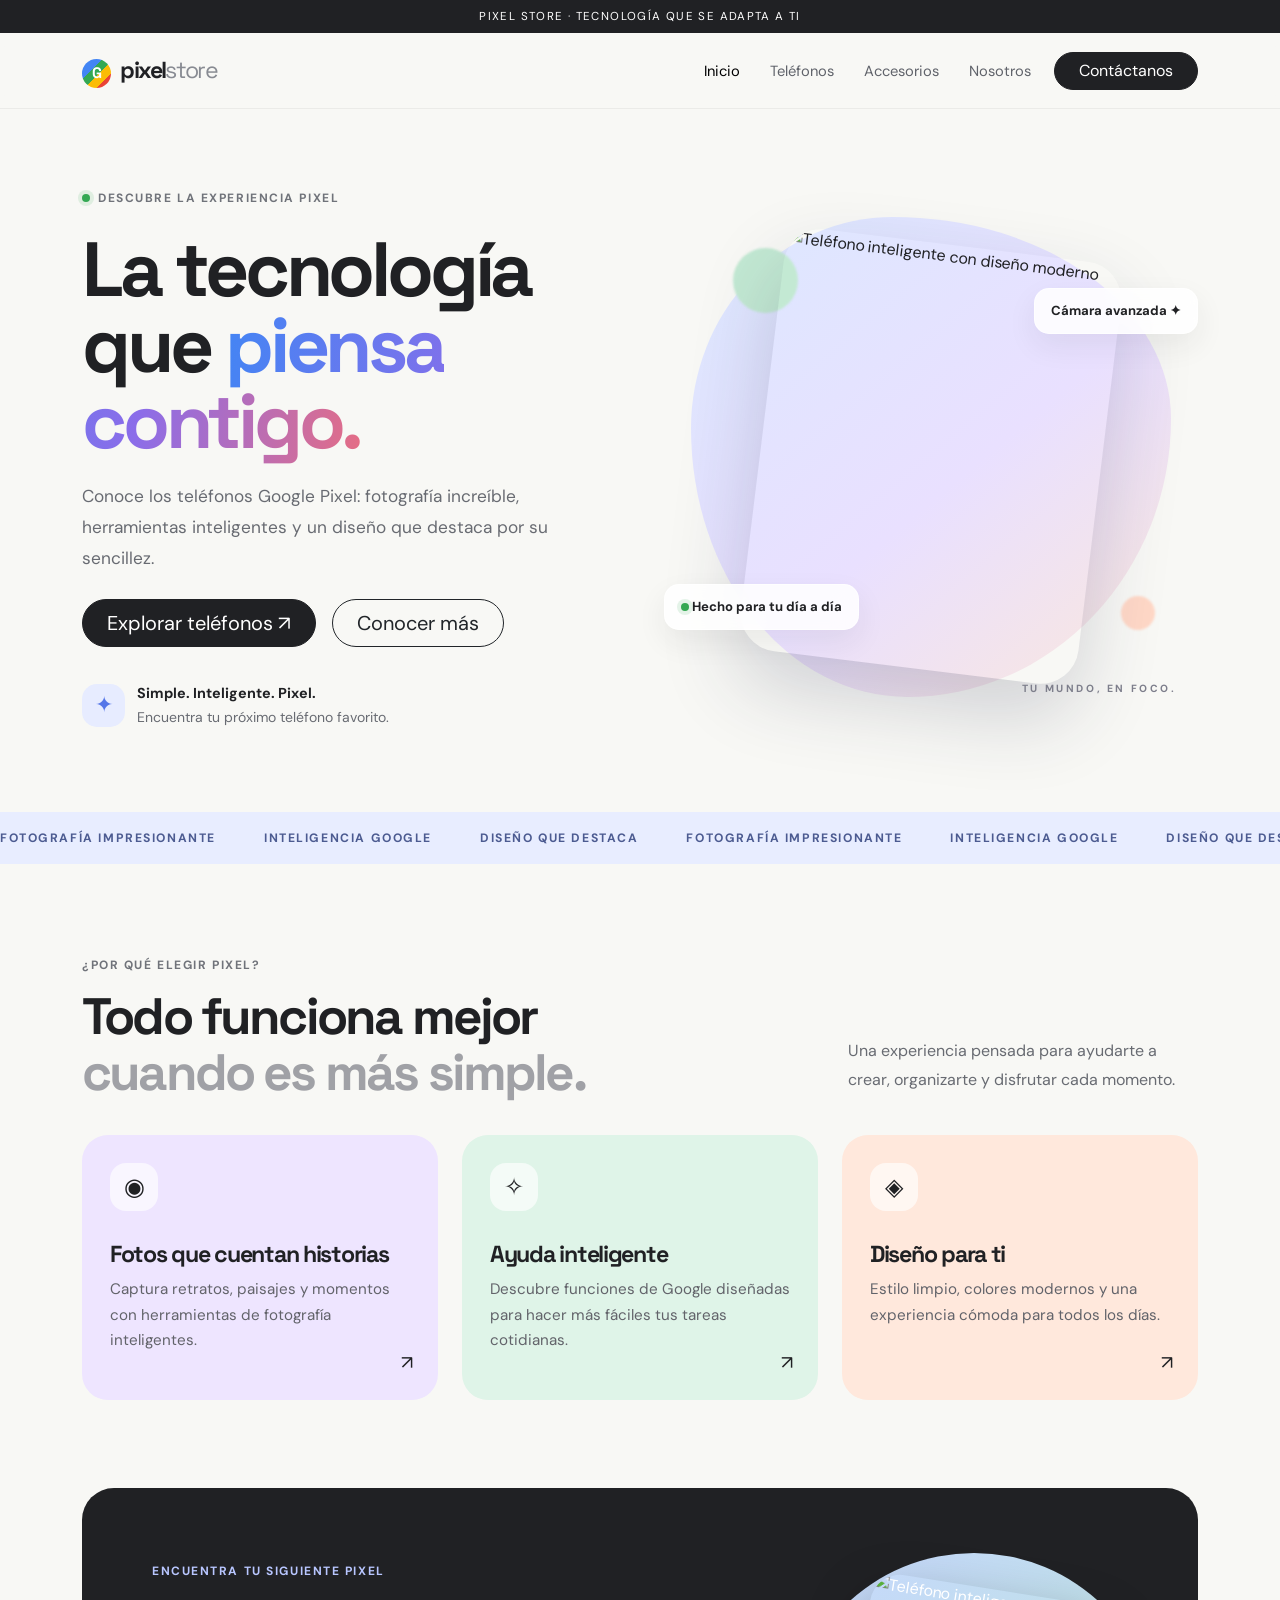
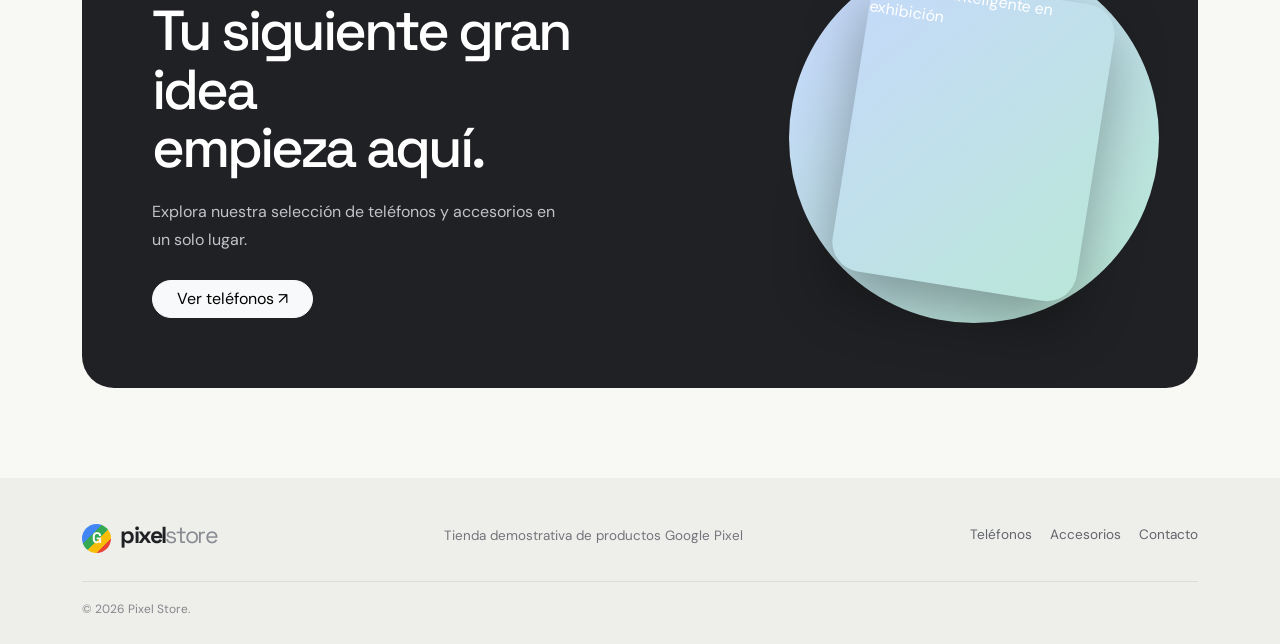
==== commit c55453dd: "." ====
--- a/index.html
+++ b/index.html
@@ -52,7 +52,7 @@
                     <div class="hero-visual reveal">
                         <div class="orb orb-one"></div><div class="orb orb-two"></div>
                         <div class="floating-tag tag-top">Cámara avanzada ✦</div>
-                        <img class="hero-phone" src="https://images.unsplash.com/photo-1598327105666-5b89351aff97?auto=format&fit=crop&w=900&q=85" alt="Teléfono inteligente con diseño moderno">
+                        <img class="hero-phone" src="https://encrypted-tbn0.gstatic.com/images?q=tbn:ANd9GcRPG7bC5YtPh1bAgWCZtu44EPmNBDKLqfYzLHxufujr2Q&s=10" alt="Teléfono inteligente con diseño moderno">
                         <div class="floating-tag tag-bottom"><span class="status-dot"></span> Hecho para tu día a día</div>
                         <div class="visual-caption">TU MUNDO, EN FOCO.</div>
                     </div>
@@ -62,7 +62,7 @@
     </div>
 
     <div class="ticker" aria-label="Características de los teléfonos Pixel">
-        <div class="ticker-track"><span>FOTOGRAFÍA IMPRESIONANTE ✳</span><span>INTELIGENCIA GOOGLE ✳</span><span>DISEÑO QUE DESTACA ✳</span><span>FOTOGRAFÍA IMPRESIONANTE ✳</span><span>INTELIGENCIA GOOGLE ✳</span><span>DISEÑO QUE DESTACA ✳</span></div>
+        <div class="ticker-track"><span>FOTOGRAFÍA IMPRESIONANTE </span><span>INTELIGENCIA GOOGLE </span><span>DISEÑO QUE DESTACA </span><span>FOTOGRAFÍA IMPRESIONANTE </span><span>INTELIGENCIA GOOGLE </span><span>DISEÑO QUE DESTACA </span></div>
     </div>
 
     <div class="section-pad" id="ventajas">
@@ -83,7 +83,7 @@
         <div class="container">
             <div class="spotlight-box reveal">
                 <div class="spotlight-copy"><span class="eyebrow">Encuentra tu siguiente Pixel</span><h2>Tu siguiente gran idea<br>empieza aquí.</h2><p>Explora nuestra selección de teléfonos y accesorios en un solo lugar.</p><a href="telefonos.html" class="btn btn-light rounded-pill px-4">Ver teléfonos <span aria-hidden="true">↗</span></a></div>
-                <div class="spotlight-art"><div class="spotlight-circle"></div><img src="https://images.unsplash.com/photo-1511707171634-5f897ff02aa9?auto=format&fit=crop&w=700&q=85" alt="Teléfono inteligente en exhibición" loading="lazy"></div>
+                <div class="spotlight-art"><div class="spotlight-circle"></div><img src="https://i.blogs.es/6bf114/dsc03751/500_333.jpeg" alt="Teléfono inteligente en exhibición" loading="lazy"></div>
             </div>
         </div>
     </div>
